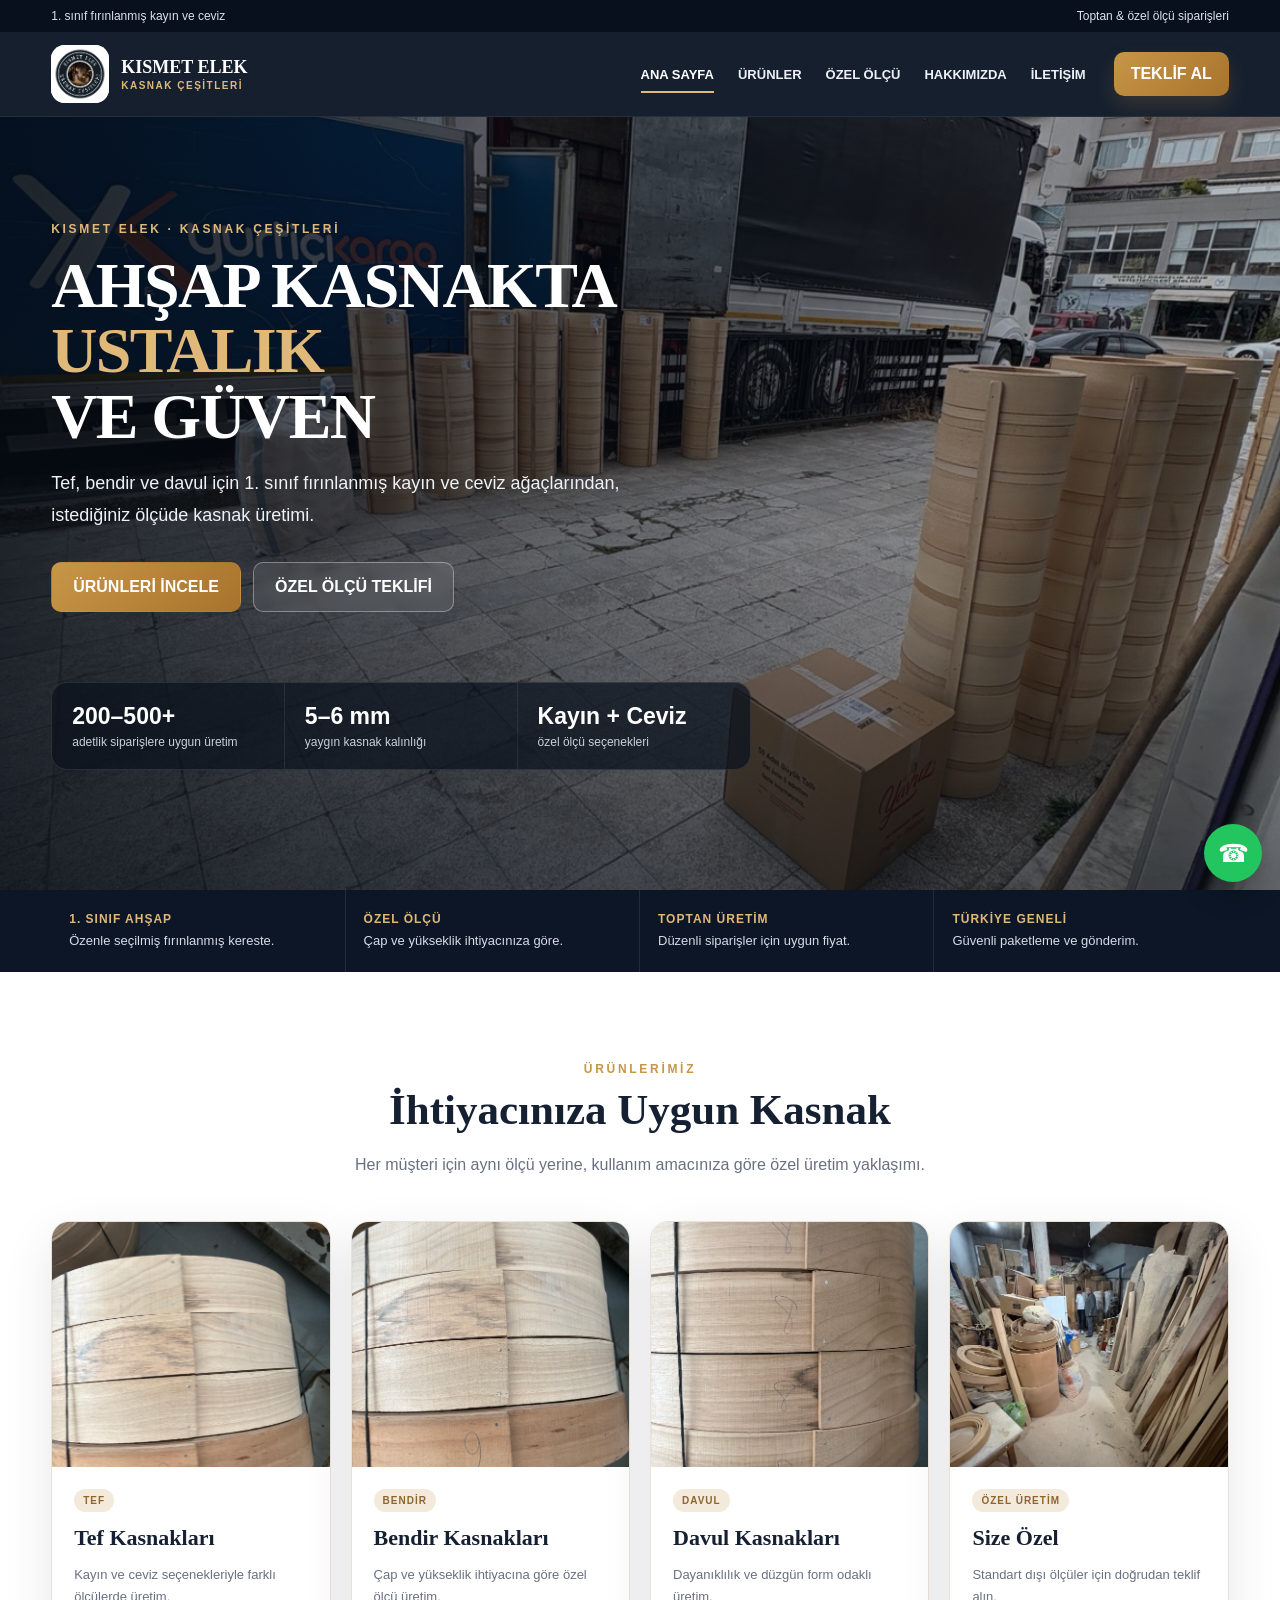
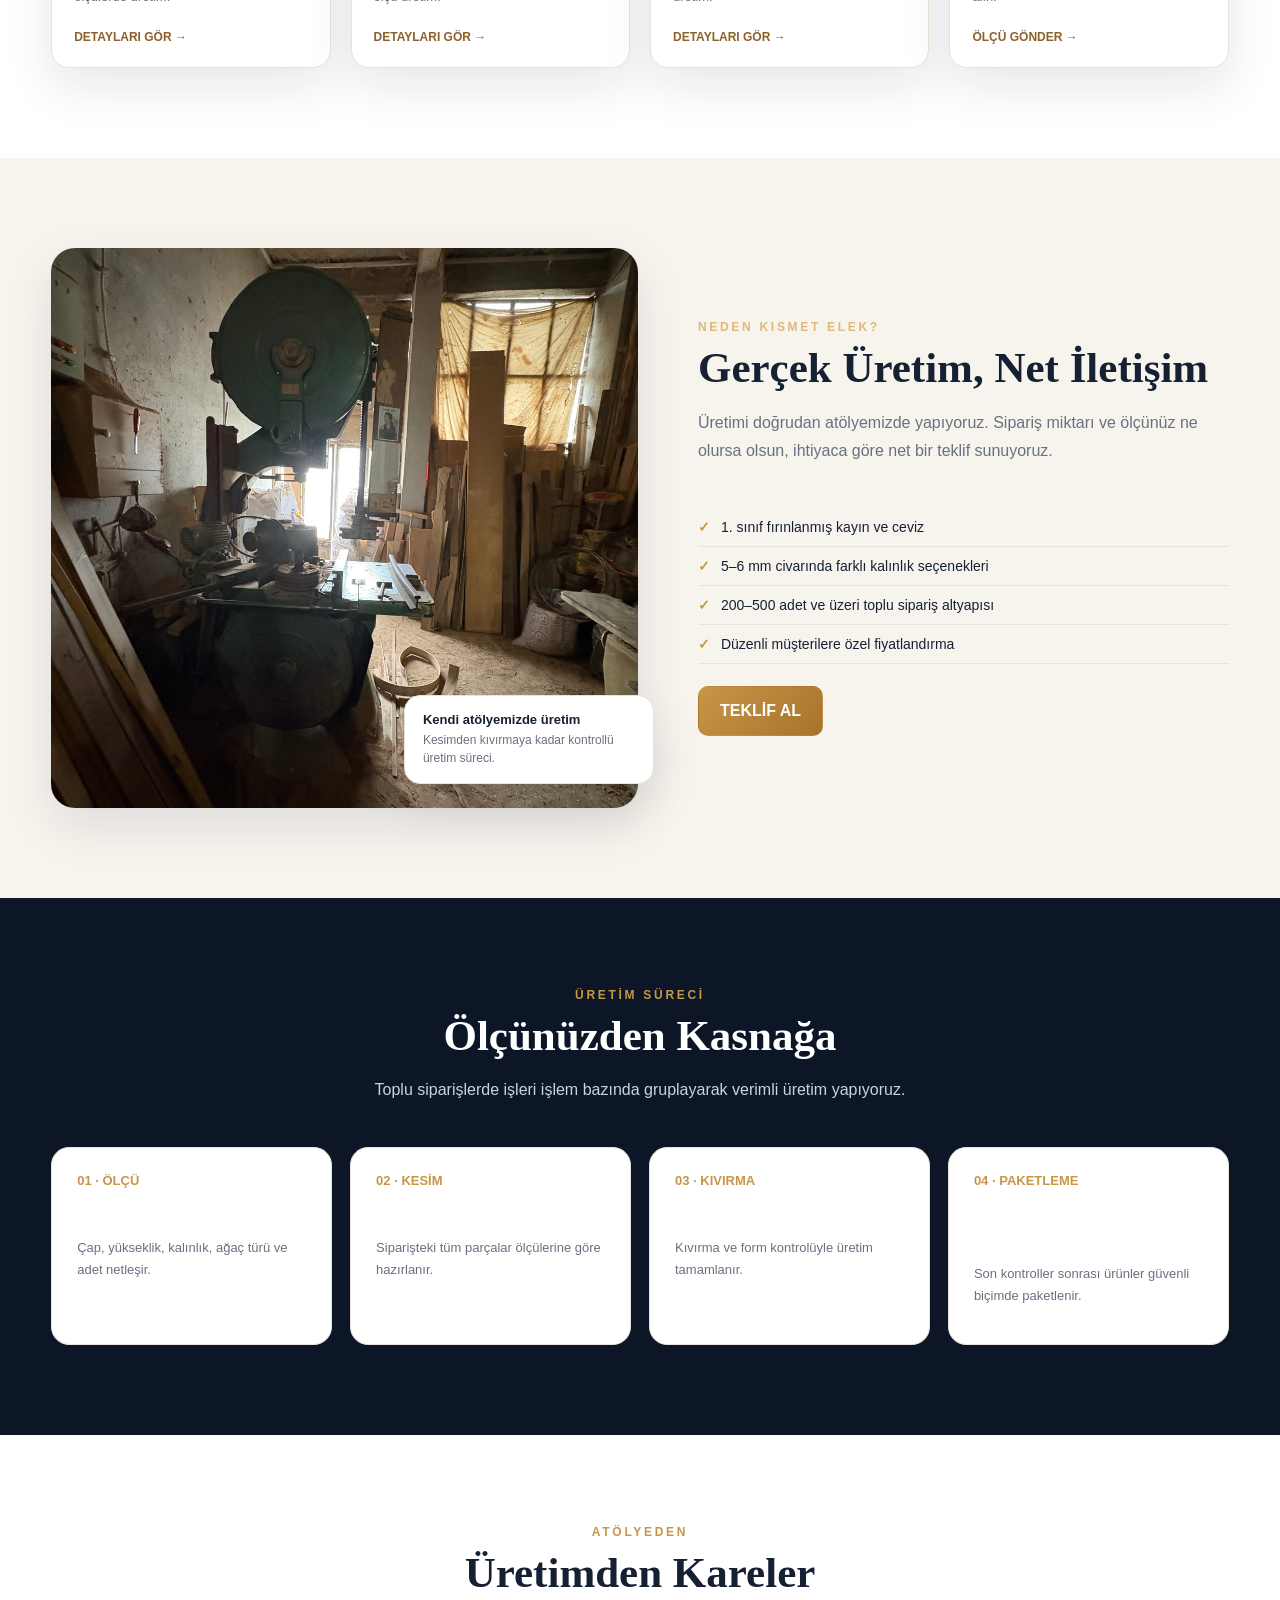
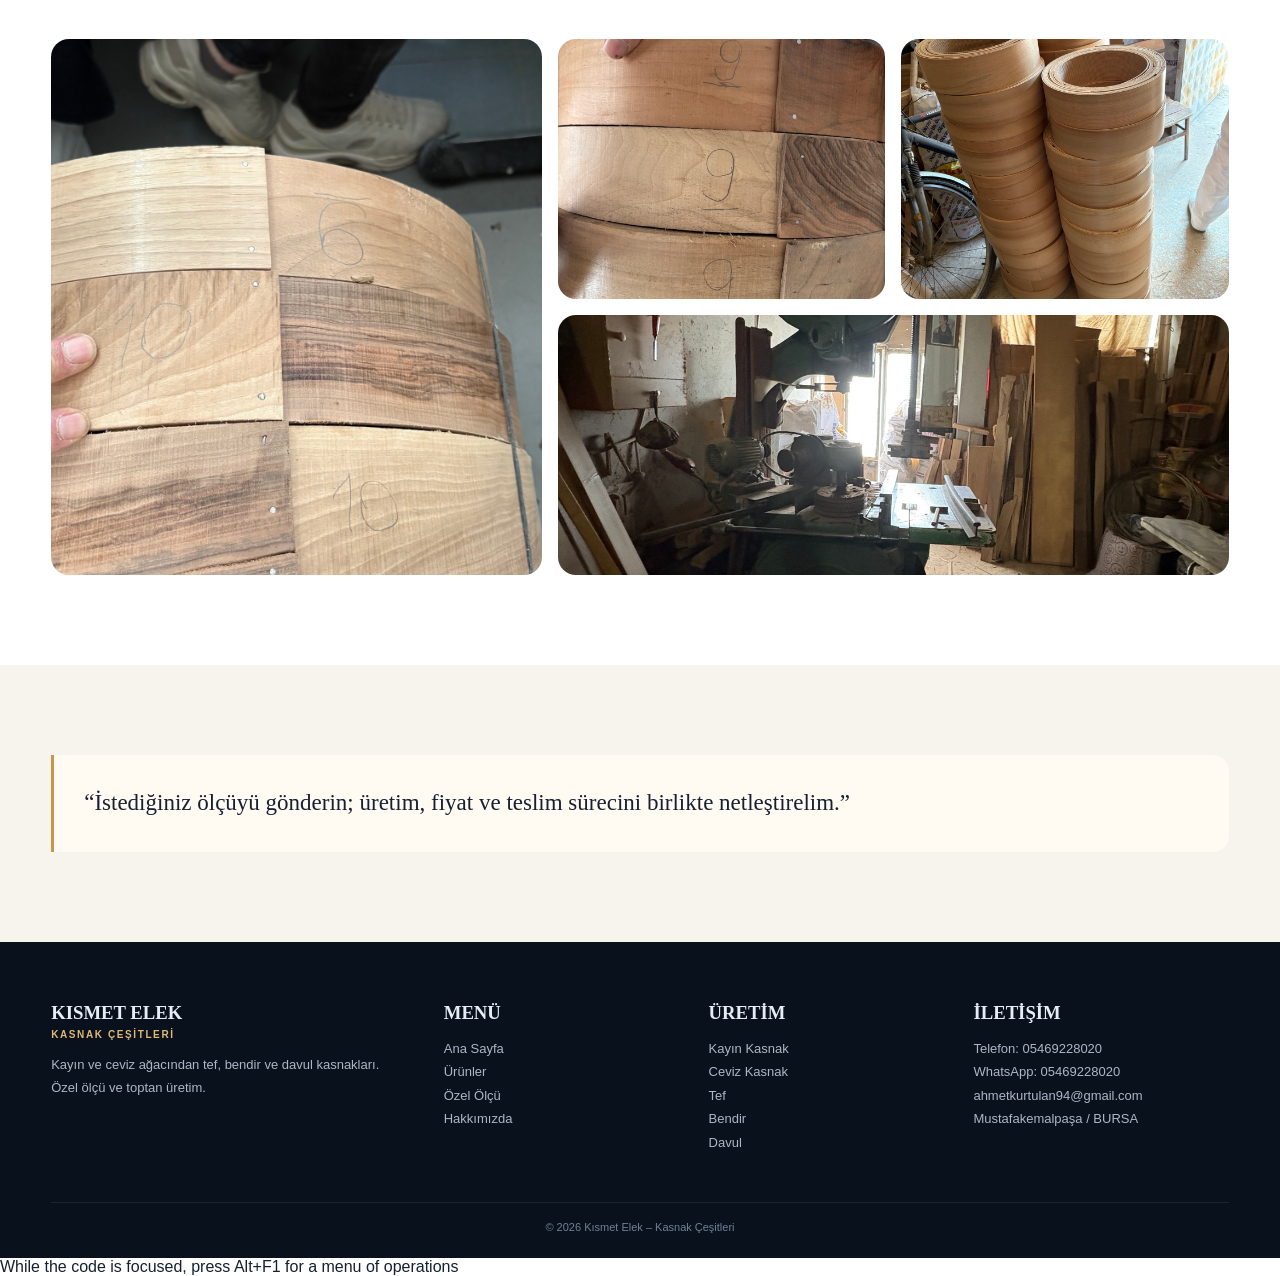
==== index.html @ 23b78572 "Update index.html" ====
<!doctype html><html lang="tr"><head><meta charset="utf-8"><meta name="viewport" content="width=device-width,initial-scale=1">
<title>Ana Sayfa | Kısmet Elek</title><meta name="description" content="Kısmet Elek - ahşap kasnak üretimi, özel ölçü ve toptan sipariş.">
<link rel="stylesheet" href="style.css"></head><body><div class="topbar"><div class="container row"><span>1. sınıf fırınlanmış kayın ve ceviz</span><span>Toptan & özel ölçü siparişleri</span></div></div>
<header><div class="container nav">
<a class="brand" href="index.html"><img src="assets/logo.png"><div><div class="name">KISMET ELEK</div><span class="sub">KASNAK ÇEŞİTLERİ</span></div></a>
<nav><a class="active" href="index.html">ANA SAYFA</a><a class="" href="urunler.html">ÜRÜNLER</a><a class="" href="ozel-olcu.html">ÖZEL ÖLÇÜ</a><a class="" href="hakkimizda.html">HAKKIMIZDA</a><a class="" href="iletisim.html">İLETİŞİM</a></nav><a class="nav-cta" href="iletisim.html">TEKLİF AL</a><button class="menu">☰</button>
</div></header>
<section class="hero"><div class="container"><div class="hero-content">
<div class="eyebrow">KISMET ELEK · KASNAK ÇEŞİTLERİ</div>
<h1>AHŞAP KASNAKTA <span>USTALIK</span><br>VE GÜVEN</h1>
<p>Tef, bendir ve davul için 1. sınıf fırınlanmış kayın ve ceviz ağaçlarından, istediğiniz ölçüde kasnak üretimi.</p>
<div class="actions"><a class="btn gold" href="urunler.html">ÜRÜNLERİ İNCELE</a><a class="btn light" href="iletisim.html">ÖZEL ÖLÇÜ TEKLİFİ</a></div>
<div class="hero-stats"><div class="stat"><strong>200–500+</strong><span>adetlik siparişlere uygun üretim</span></div><div class="stat"><strong>5–6 mm</strong><span>yaygın kasnak kalınlığı</span></div><div class="stat"><strong>Kayın + Ceviz</strong><span>özel ölçü seçenekleri</span></div></div>
</div></div></section>
<section class="ribbon"><div class="container grid">
<div class="item"><b>1. SINIF AHŞAP</b><p>Özenle seçilmiş fırınlanmış kereste.</p></div><div class="item"><b>ÖZEL ÖLÇÜ</b><p>Çap ve yükseklik ihtiyacınıza göre.</p></div><div class="item"><b>TOPTAN ÜRETİM</b><p>Düzenli siparişler için uygun fiyat.</p></div><div class="item"><b>TÜRKİYE GENELİ</b><p>Güvenli paketleme ve gönderim.</p></div>
</div></section>
<section class="section"><div class="container"><div class="heading center"><div class="eyebrow">ÜRÜNLERİMİZ</div><h2>İhtiyacınıza Uygun Kasnak</h2><p>Her müşteri için aynı ölçü yerine, kullanım amacınıza göre özel üretim yaklaşımı.</p></div>
<div class="cards">
<div class="card"><img src="assets/product1.jpg"><div class="card-body"><span class="tag">TEF</span><h3>Tef Kasnakları</h3><p>Kayın ve ceviz seçenekleriyle farklı ölçülerde üretim.</p><a class="card-link" href="urunler.html">DETAYLARI GÖR →</a></div></div>
<div class="card"><img src="assets/product2.jpg"><div class="card-body"><span class="tag">BENDİR</span><h3>Bendir Kasnakları</h3><p>Çap ve yükseklik ihtiyacına göre özel ölçü üretim.</p><a class="card-link" href="urunler.html">DETAYLARI GÖR →</a></div></div>
<div class="card"><img src="assets/product3.jpg"><div class="card-body"><span class="tag">DAVUL</span><h3>Davul Kasnakları</h3><p>Dayanıklılık ve düzgün form odaklı üretim.</p><a class="card-link" href="urunler.html">DETAYLARI GÖR →</a></div></div>
<div class="card"><img src="assets/product4.jpg"><div class="card-body"><span class="tag">ÖZEL ÜRETİM</span><h3>Size Özel</h3><p>Standart dışı ölçüler için doğrudan teklif alın.</p><a class="card-link" href="ozel-olcu.html">ÖLÇÜ GÖNDER →</a></div></div>
</div></div></section>
<section class="section alt"><div class="container split"><div class="split-media"><img src="assets/workshop.jpg"><div class="floating"><b>Kendi atölyemizde üretim</b><span>Kesimden kıvırmaya kadar kontrollü üretim süreci.</span></div></div>
<div><div class="eyebrow">NEDEN KISMET ELEK?</div><div class="heading"><h2>Gerçek Üretim, Net İletişim</h2><p>Üretimi doğrudan atölyemizde yapıyoruz. Sipariş miktarı ve ölçünüz ne olursa olsun, ihtiyaca göre net bir teklif sunuyoruz.</p></div>
<ul class="checks"><li>1. sınıf fırınlanmış kayın ve ceviz</li><li>5–6 mm civarında farklı kalınlık seçenekleri</li><li>200–500 adet ve üzeri toplu sipariş altyapısı</li><li>Düzenli müşterilere özel fiyatlandırma</li></ul><a class="btn gold" style="background:linear-gradient(135deg,var(--gold),#a8732c);color:#fff;border-color:transparent" href="iletisim.html">TEKLİF AL</a></div></div></section>
<section class="section dark"><div class="container"><div class="heading center"><div class="eyebrow">ÜRETİM SÜRECİ</div><h2>Ölçünüzden Kasnağa</h2><p>Toplu siparişlerde işleri işlem bazında gruplayarak verimli üretim yapıyoruz.</p></div>
<div class="steps"><div class="step"><div class="step-num">01 · ÖLÇÜ</div><h3>İhtiyacı Belirliyoruz</h3><p>Çap, yükseklik, kalınlık, ağaç türü ve adet netleşir.</p></div><div class="step"><div class="step-num">02 · KESİM</div><h3>Ahşabı Hazırlıyoruz</h3><p>Siparişteki tüm parçalar ölçülerine göre hazırlanır.</p></div><div class="step"><div class="step-num">03 · KIVIRMA</div><h3>Kasnağı Oluşturuyoruz</h3><p>Kıvırma ve form kontrolüyle üretim tamamlanır.</p></div><div class="step"><div class="step-num">04 · PAKETLEME</div><h3>Gönderime Hazırlıyoruz</h3><p>Son kontroller sonrası ürünler güvenli biçimde paketlenir.</p></div></div></div></section>
<section class="section"><div class="container"><div class="heading center"><div class="eyebrow">ATÖLYEDEN</div><h2>Üretimden Kareler</h2></div><div class="gallery"><img src="assets/workshop2.jpg"><img src="assets/workshop3.jpg"><img src="assets/shipment.jpg"><img src="assets/workshop.jpg"></div></div></section>
<section class="section alt"><div class="container"><div class="quote">“İstediğiniz ölçüyü gönderin; üretim, fiyat ve teslim sürecini birlikte netleştirelim.”</div></div></section>
<footer><div class="container foot">
<div><h3>KISMET ELEK<span>KASNAK ÇEŞİTLERİ</span></h3><p>Kayın ve ceviz ağacından tef, bendir ve davul kasnakları. Özel ölçü ve toptan üretim.</p></div>
<div><h3>MENÜ</h3><p><a href="index.html">Ana Sayfa</a><br><a href="urunler.html">Ürünler</a><br><a href="ozel-olcu.html">Özel Ölçü</a><br><a href="hakkimizda.html">Hakkımızda</a></p></div>
<div><h3>ÜRETİM</h3><p>Kayın Kasnak<br>Ceviz Kasnak<br>Tef<br>Bendir<br>Davul</p></div>
<div><h3>İLETİŞİM</h3><p>Telefon: 05469228020<br>WhatsApp: 05469228020<br>ahmetkurtulan94@gmail.com<br>Mustafakemalpaşa / BURSA</p></div>
</div><div class="container copyright">© 2026 Kısmet Elek – Kasnak Çeşitleri</div></footer>
<a class="floating-wa" href="https://wa.me/905469228020" aria-label="WhatsApp">☎</a><script src="script.js"></script></body></html>
While the code is focused, press Alt+F1 for a menu of operations
---- style.css ----
:root{
--navy:#0c1626;--navy2:#132238;--gold:#c79647;--gold2:#e0b878;
--cream:#f7f4ee;--paper:#fff;--ink:#162033;--muted:#697080;--line:#e9e2d7;
--shadow:0 18px 50px rgba(14,24,38,.10);--radius:18px
}
*{box-sizing:border-box}html{scroll-behavior:smooth}body{margin:0;color:var(--ink);background:var(--paper);font-family:Inter,Arial,sans-serif}
img{max-width:100%;display:block}a{color:inherit;text-decoration:none}.container{width:min(1180px,92%);margin:auto}
.topbar{background:#08101d;color:#dbe2ee;font-size:12px}.topbar .row{display:flex;justify-content:space-between;padding:9px 0;gap:16px}
header{position:sticky;top:0;z-index:50;background:rgba(12,22,38,.96);backdrop-filter:blur(12px);border-bottom:1px solid rgba(255,255,255,.07)}
.nav{display:flex;align-items:center;min-height:84px;gap:28px}.brand{display:flex;align-items:center;gap:12px;margin-right:auto}.brand img{width:58px;height:58px;object-fit:contain;border-radius:14px;background:white}.brand .name{font-family:Georgia,serif;font-size:18px;font-weight:700;color:#fff}.brand .sub{display:block;color:var(--gold2);font-weight:700;letter-spacing:1.5px;font-size:10px;margin-top:2px}
nav{display:flex;gap:24px;font-size:13px;font-weight:800;color:#edf2f8}nav a{padding:31px 0;position:relative}nav a:after{content:"";position:absolute;left:0;bottom:20px;width:0;height:2px;background:var(--gold2);transition:.2s}nav a:hover,nav a.active{color:#fff}nav a:hover:after,nav a.active:after{width:100%}
.nav-cta{background:linear-gradient(135deg,var(--gold),#a8732c);color:white;padding:13px 17px;border-radius:10px;font-weight:900;box-shadow:0 10px 20px rgba(199,150,71,.18)}
.menu{display:none;border:0;background:none;color:#fff;font-size:28px}
.hero{min-height:650px;color:#fff;background:linear-gradient(90deg,rgba(6,12,20,.83),rgba(7,14,25,.25)),url('assets/hero.jpg') center/cover;position:relative}
.hero:before{content:"";position:absolute;inset:0;background:linear-gradient(0deg,rgba(6,12,20,.40),transparent 45%)}.hero .container{position:relative}
.hero-content{max-width:700px;padding:105px 0 120px}.eyebrow{color:var(--gold2);font-size:12px;font-weight:900;letter-spacing:2.7px}
.hero h1{font-family:Georgia,serif;font-size:64px;line-height:1.02;margin:17px 0 18px;letter-spacing:-1.6px}.hero h1 span{color:var(--gold2)}
.hero p{font-size:18px;line-height:1.8;color:#eef2f7;max-width:650px}.actions{display:flex;gap:12px;flex-wrap:wrap;margin-top:30px}.btn{display:inline-flex;align-items:center;justify-content:center;padding:15px 21px;border-radius:10px;font-weight:900;border:1px solid rgba(255,255,255,.35)}.btn.gold{background:linear-gradient(135deg,var(--gold),#a8732c);border-color:transparent}.btn.light{background:rgba(255,255,255,.08);backdrop-filter:blur(5px)}
.hero-stats{display:grid;grid-template-columns:repeat(3,1fr);gap:0;margin-top:70px;max-width:760px;background:rgba(10,18,30,.72);border:1px solid rgba(255,255,255,.10);border-radius:16px;overflow:hidden}.stat{padding:20px;border-right:1px solid rgba(255,255,255,.08)}.stat:last-child{border:0}.stat strong{display:block;font-size:23px}.stat span{display:block;color:#c8d0dc;font-size:12px;margin-top:5px}
.ribbon{background:var(--navy);color:white}.ribbon .grid{display:grid;grid-template-columns:repeat(4,1fr)}.ribbon .item{padding:22px 18px;border-right:1px solid rgba(255,255,255,.09)}.ribbon .item:last-child{border:0}.ribbon b{color:var(--gold2);display:block;font-size:12px;letter-spacing:1px}.ribbon p{margin:6px 0 0;color:#d6dce6;font-size:13px;line-height:1.45}
.section{padding:90px 0}.section.alt{background:var(--cream)}.section.dark{background:var(--navy);color:#fff}.heading{max-width:720px;margin-bottom:42px}.heading.center{text-align:center;margin-left:auto;margin-right:auto}.heading .eyebrow{color:var(--gold)}.heading h2{font-family:Georgia,serif;font-size:43px;line-height:1.12;margin:10px 0 14px}.heading p{color:var(--muted);line-height:1.8}.dark .heading p{color:#cbd3df}
.cards{display:grid;grid-template-columns:repeat(4,1fr);gap:20px}.card{background:#fff;border:1px solid var(--line);border-radius:var(--radius);overflow:hidden;box-shadow:var(--shadow);transition:transform .2s,box-shadow .2s}.card:hover{transform:translateY(-5px);box-shadow:0 24px 60px rgba(14,24,38,.15)}.card img{width:100%;height:245px;object-fit:cover}.card-body{padding:22px}.tag{display:inline-block;padding:6px 9px;background:#f3eadb;color:#8f652e;font-size:10px;font-weight:900;letter-spacing:1px;border-radius:999px}.card h3{font-family:Georgia,serif;font-size:22px;margin:13px 0 9px}.card p{color:var(--muted);font-size:13px;line-height:1.65}.card-link{display:inline-block;margin-top:10px;color:#8b622d;font-weight:900;font-size:12px}
.split{display:grid;grid-template-columns:1.05fr .95fr;gap:60px;align-items:center}.split-media{position:relative}.split-media img{width:100%;height:560px;object-fit:cover;border-radius:24px;box-shadow:var(--shadow)}.floating{position:absolute;right:-16px;bottom:24px;background:#fff;border:1px solid var(--line);border-radius:16px;padding:16px 18px;box-shadow:var(--shadow);max-width:250px}.floating b{display:block;font-size:13px}.floating span{display:block;margin-top:4px;color:var(--muted);font-size:12px;line-height:1.5}
.checks{list-style:none;padding:0;margin:22px 0}.checks li{display:flex;gap:11px;align-items:flex-start;padding:11px 0;border-bottom:1px solid var(--line);font-size:14px}.checks li:before{content:"✓";color:var(--gold);font-weight:900}
.gallery{display:grid;grid-template-columns:1.2fr .8fr .8fr;grid-template-rows:260px 260px;gap:16px}.gallery img{width:100%;height:100%;object-fit:cover;border-radius:18px}.gallery img:first-child{grid-row:span 2}.gallery img:nth-child(4){grid-column:2 / span 2}
.steps{display:grid;grid-template-columns:repeat(4,1fr);gap:18px}.step{background:#fff;border:1px solid var(--line);padding:25px;border-radius:18px}.step-num{font-size:13px;font-weight:900;color:var(--gold)}.step h3{font-family:Georgia,serif;font-size:22px;margin:10px 0}.step p{color:var(--muted);line-height:1.65;font-size:13px}
.quote{padding:30px;border-left:3px solid var(--gold);background:#fffaf2;border-radius:0 16px 16px 0;font-family:Georgia,serif;font-size:23px;line-height:1.6}
.pagehero{padding:82px 0;color:#fff;background:linear-gradient(90deg,rgba(9,16,28,.9),rgba(9,16,28,.35)),url('assets/workshop2.jpg') center/cover}.pagehero h1{font-family:Georgia,serif;font-size:53px;margin:11px 0}.pagehero p{max-width:650px;line-height:1.7;color:#e8edf4}
.contact-grid{display:grid;grid-template-columns:.9fr 1.1fr;gap:25px}.contact-card,.form-card{background:#fff;border:1px solid var(--line);border-radius:18px;padding:30px;box-shadow:var(--shadow)}.contact-item{padding:15px 0;border-bottom:1px solid var(--line)}.contact-item b{display:block;margin-bottom:5px}.contact-item span{color:var(--muted);font-size:14px}
form{display:grid;gap:13px}input,textarea,select{width:100%;border:1px solid #ddd5c8;background:#fbfaf8;padding:14px;border-radius:10px;font:inherit;color:var(--ink)}textarea{min-height:160px;resize:vertical}
footer{background:#09111d;color:#e7edf5;padding:60px 0 25px}.foot{display:grid;grid-template-columns:1.4fr .9fr .9fr 1fr;gap:35px}.foot h3{font-family:Georgia,serif;margin:0 0 12px}.foot h3 span{display:block;color:var(--gold2);font:800 10px Arial,sans-serif;letter-spacing:1.6px;margin-top:5px}.foot p,.foot a{color:#acb7c6;font-size:13px;line-height:1.8}.copyright{border-top:1px solid rgba(255,255,255,.08);padding-top:18px;margin-top:35px;text-align:center;color:#718096;font-size:11px}
.floating-wa{position:fixed;right:18px;bottom:18px;z-index:60;background:#22c55e;color:white;width:58px;height:58px;border-radius:50%;display:flex;align-items:center;justify-content:center;font-size:25px;box-shadow:0 14px 28px rgba(0,0,0,.2)}
@media(max-width:1000px){.cards{grid-template-columns:repeat(2,1fr)}.ribbon .grid{grid-template-columns:repeat(2,1fr)}.steps{grid-template-columns:repeat(2,1fr)}nav{display:none}.menu{display:block}.nav.open nav{display:flex;position:absolute;top:84px;left:0;right:0;background:var(--navy);padding:12px 22px 18px;flex-direction:column;gap:0} .nav.open nav a{padding:14px 0}.nav-cta{display:none}.split,.contact-grid,.foot{grid-template-columns:1fr}.hero h1{font-size:51px}.hero-stats{margin-top:45px}.gallery{grid-template-columns:1fr 1fr;grid-template-rows:220px 220px}.gallery img:first-child{grid-row:auto}.gallery img:nth-child(4){grid-column:auto}}
@media(max-width:600px){.topbar{display:none}.nav{min-height:74px}.brand img{width:50px;height:50px}.hero{min-height:720px}.hero-content{padding:75px 0 90px}.hero h1{font-size:40px}.hero p{font-size:16px}.hero-stats{grid-template-columns:1fr}.stat{border-right:0;border-bottom:1px solid rgba(255,255,255,.08)}.ribbon .grid,.cards,.steps,.gallery{grid-template-columns:1fr}.section{padding:66px 0}.heading h2{font-size:33px}.split-media img{height:380px}.floating{right:12px;bottom:12px}.gallery{grid-template-rows:220px 220px 220px}.pagehero h1{font-size:40px}.foot{gap:12px}}
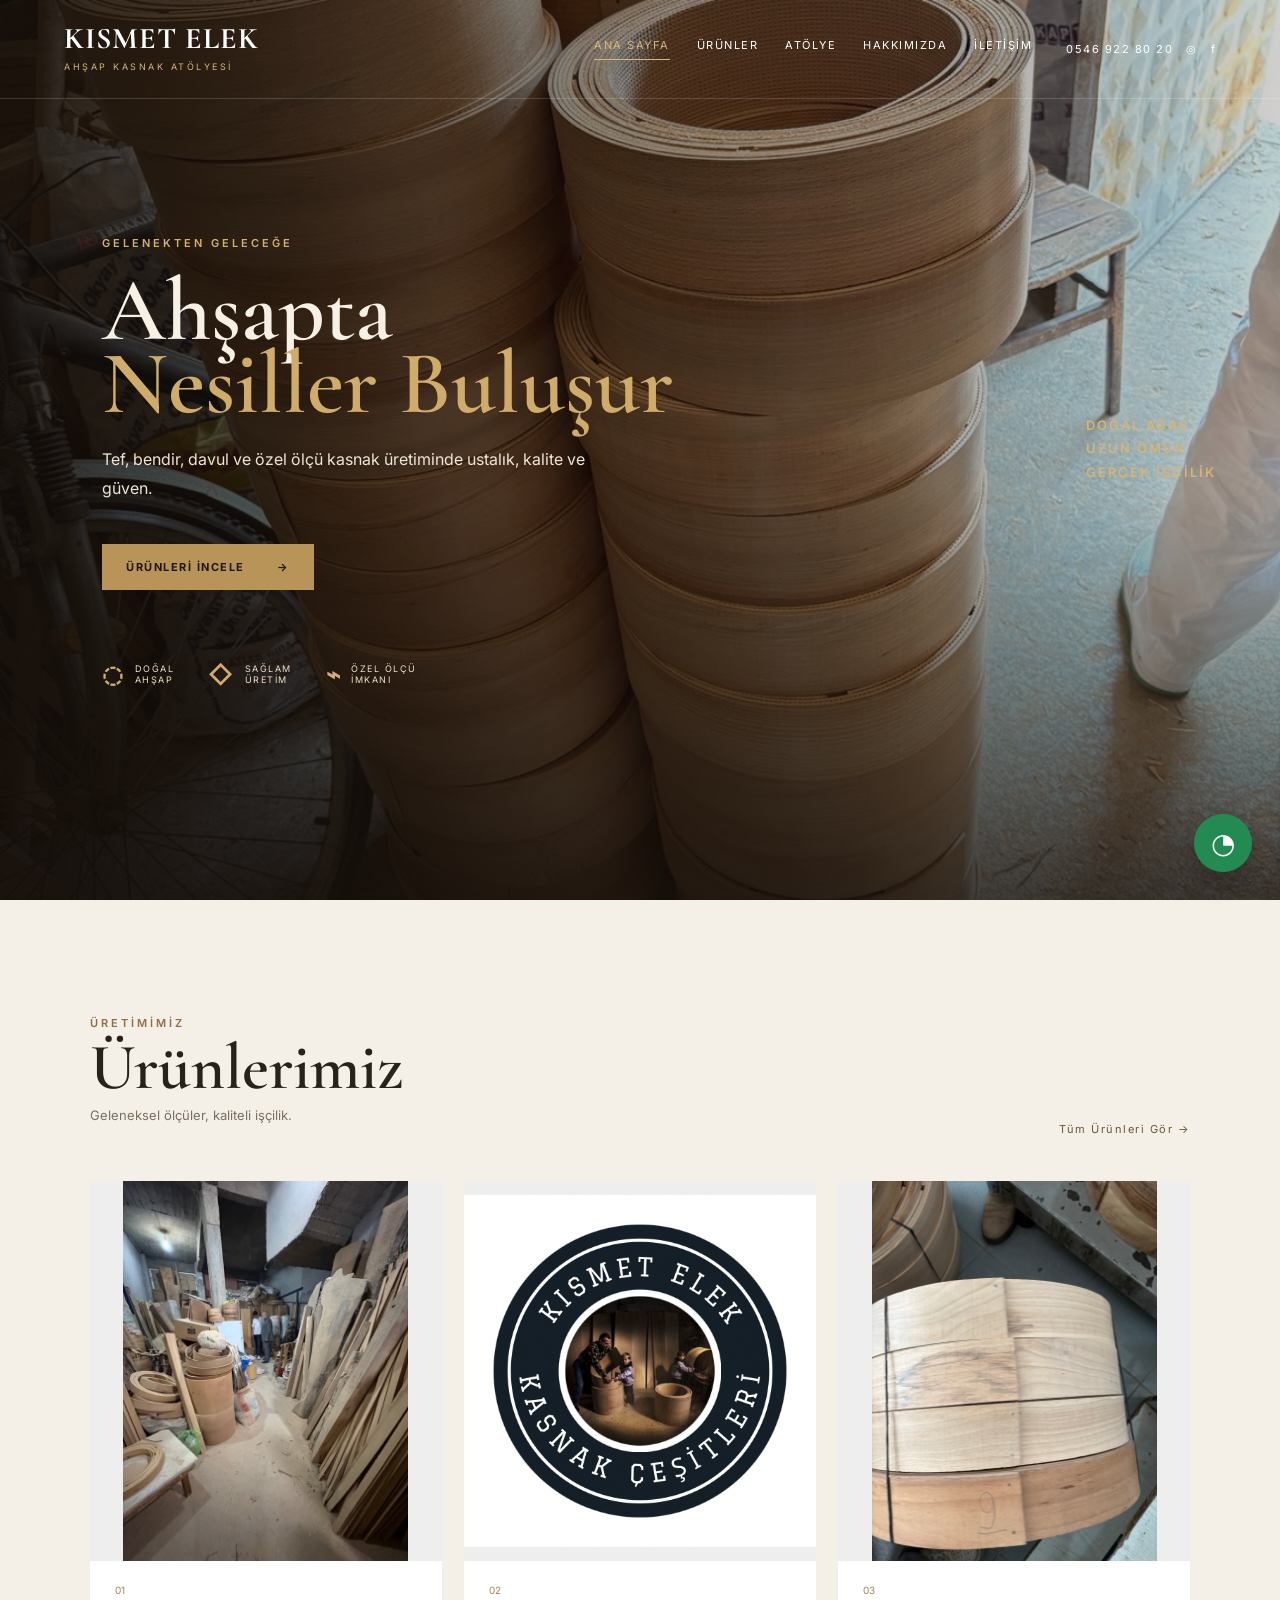
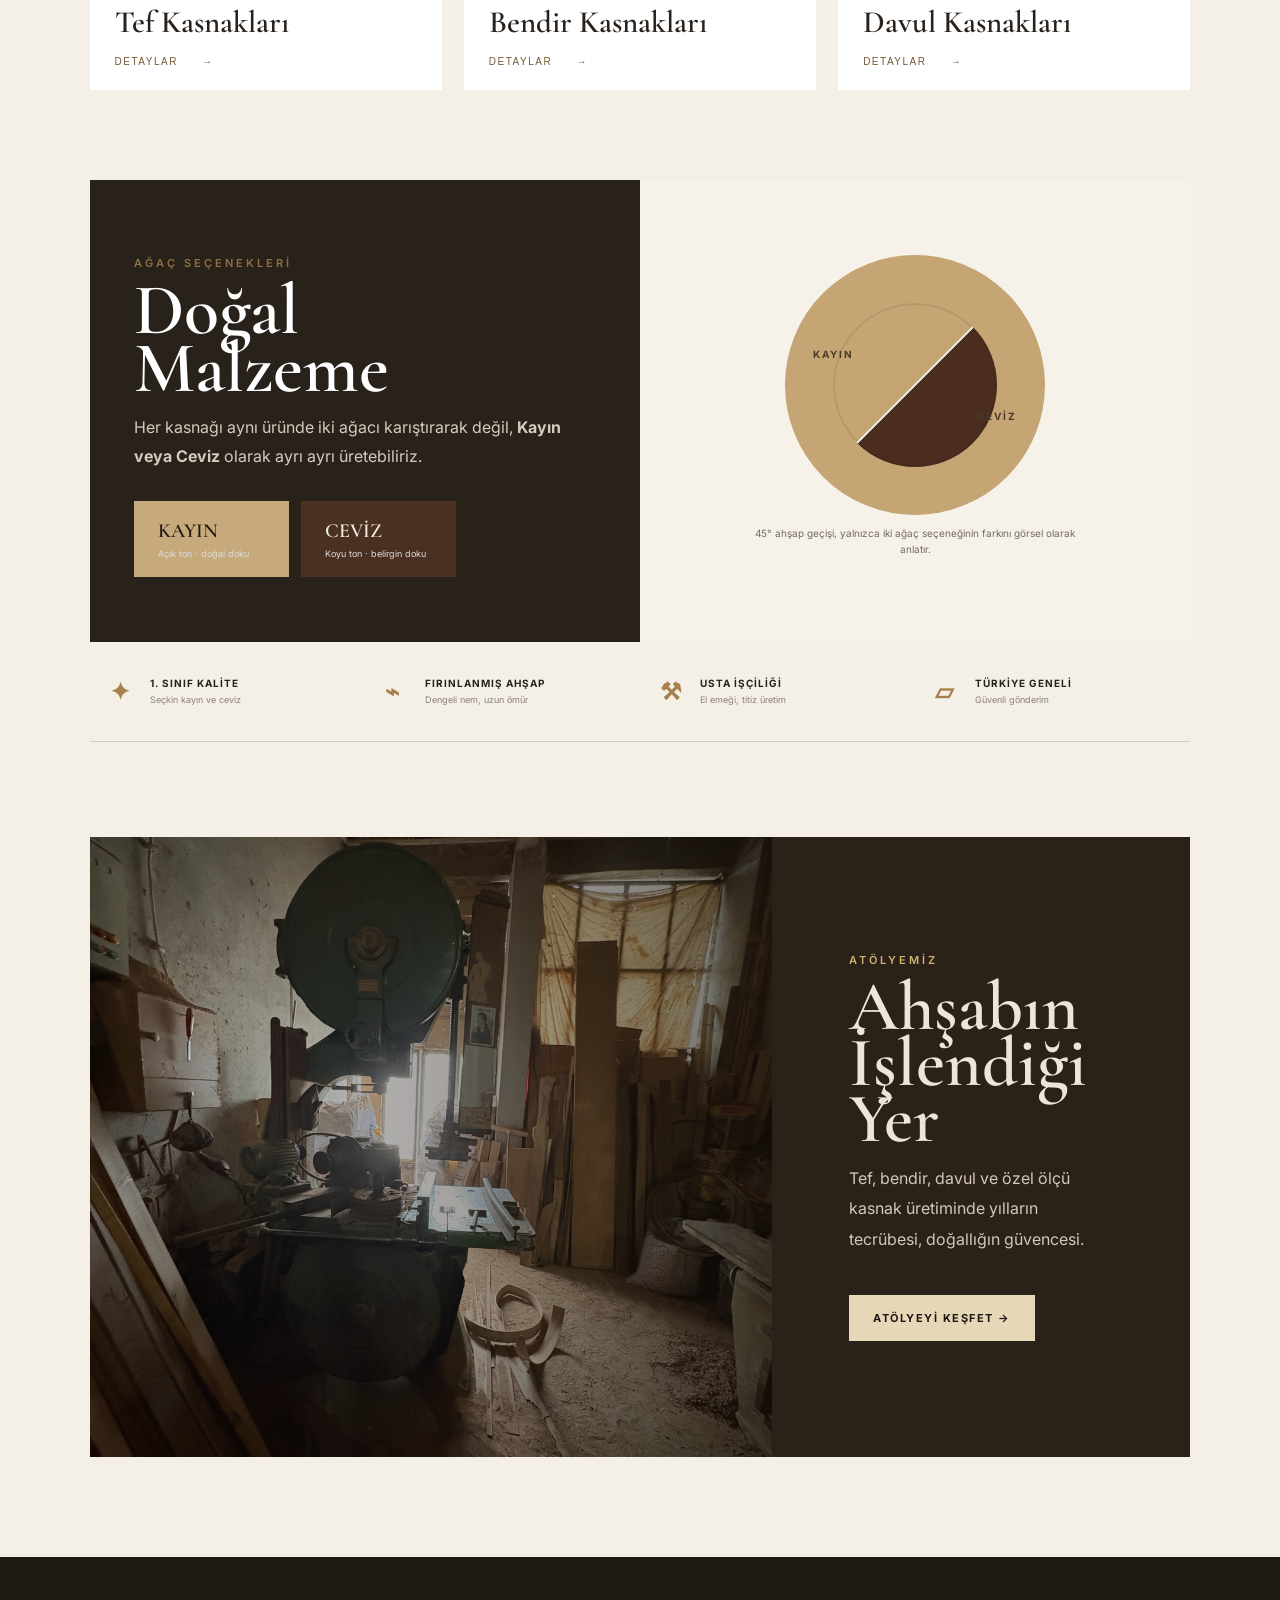
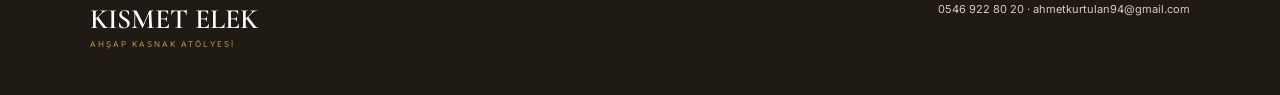
==== commit 03468f29: "Add files via upload" ====
--- a/index.html
+++ b/index.html
@@ -1,39 +1,129 @@
-<!doctype html><html lang="tr"><head><meta charset="utf-8"><meta name="viewport" content="width=device-width,initial-scale=1">
-<title>Ana Sayfa | Kısmet Elek</title><meta name="description" content="Kısmet Elek - ahşap kasnak üretimi, özel ölçü ve toptan sipariş.">
-<link rel="stylesheet" href="style.css"></head><body><div class="topbar"><div class="container row"><span>1. sınıf fırınlanmış kayın ve ceviz</span><span>Toptan & özel ölçü siparişleri</span></div></div>
-<header><div class="container nav">
-<a class="brand" href="index.html"><img src="assets/logo.png"><div><div class="name">KISMET ELEK</div><span class="sub">KASNAK ÇEŞİTLERİ</span></div></a>
-<nav><a class="active" href="index.html">ANA SAYFA</a><a class="" href="urunler.html">ÜRÜNLER</a><a class="" href="ozel-olcu.html">ÖZEL ÖLÇÜ</a><a class="" href="hakkimizda.html">HAKKIMIZDA</a><a class="" href="iletisim.html">İLETİŞİM</a></nav><a class="nav-cta" href="iletisim.html">TEKLİF AL</a><button class="menu">☰</button>
-</div></header>
-<section class="hero"><div class="container"><div class="hero-content">
-<div class="eyebrow">KISMET ELEK · KASNAK ÇEŞİTLERİ</div>
-<h1>AHŞAP KASNAKTA <span>USTALIK</span><br>VE GÜVEN</h1>
-<p>Tef, bendir ve davul için 1. sınıf fırınlanmış kayın ve ceviz ağaçlarından, istediğiniz ölçüde kasnak üretimi.</p>
-<div class="actions"><a class="btn gold" href="urunler.html">ÜRÜNLERİ İNCELE</a><a class="btn light" href="iletisim.html">ÖZEL ÖLÇÜ TEKLİFİ</a></div>
-<div class="hero-stats"><div class="stat"><strong>200–500+</strong><span>adetlik siparişlere uygun üretim</span></div><div class="stat"><strong>5–6 mm</strong><span>yaygın kasnak kalınlığı</span></div><div class="stat"><strong>Kayın + Ceviz</strong><span>özel ölçü seçenekleri</span></div></div>
-</div></div></section>
-<section class="ribbon"><div class="container grid">
-<div class="item"><b>1. SINIF AHŞAP</b><p>Özenle seçilmiş fırınlanmış kereste.</p></div><div class="item"><b>ÖZEL ÖLÇÜ</b><p>Çap ve yükseklik ihtiyacınıza göre.</p></div><div class="item"><b>TOPTAN ÜRETİM</b><p>Düzenli siparişler için uygun fiyat.</p></div><div class="item"><b>TÜRKİYE GENELİ</b><p>Güvenli paketleme ve gönderim.</p></div>
-</div></section>
-<section class="section"><div class="container"><div class="heading center"><div class="eyebrow">ÜRÜNLERİMİZ</div><h2>İhtiyacınıza Uygun Kasnak</h2><p>Her müşteri için aynı ölçü yerine, kullanım amacınıza göre özel üretim yaklaşımı.</p></div>
-<div class="cards">
-<div class="card"><img src="assets/product1.jpg"><div class="card-body"><span class="tag">TEF</span><h3>Tef Kasnakları</h3><p>Kayın ve ceviz seçenekleriyle farklı ölçülerde üretim.</p><a class="card-link" href="urunler.html">DETAYLARI GÖR →</a></div></div>
-<div class="card"><img src="assets/product2.jpg"><div class="card-body"><span class="tag">BENDİR</span><h3>Bendir Kasnakları</h3><p>Çap ve yükseklik ihtiyacına göre özel ölçü üretim.</p><a class="card-link" href="urunler.html">DETAYLARI GÖR →</a></div></div>
-<div class="card"><img src="assets/product3.jpg"><div class="card-body"><span class="tag">DAVUL</span><h3>Davul Kasnakları</h3><p>Dayanıklılık ve düzgün form odaklı üretim.</p><a class="card-link" href="urunler.html">DETAYLARI GÖR →</a></div></div>
-<div class="card"><img src="assets/product4.jpg"><div class="card-body"><span class="tag">ÖZEL ÜRETİM</span><h3>Size Özel</h3><p>Standart dışı ölçüler için doğrudan teklif alın.</p><a class="card-link" href="ozel-olcu.html">ÖLÇÜ GÖNDER →</a></div></div>
-</div></div></section>
-<section class="section alt"><div class="container split"><div class="split-media"><img src="assets/workshop.jpg"><div class="floating"><b>Kendi atölyemizde üretim</b><span>Kesimden kıvırmaya kadar kontrollü üretim süreci.</span></div></div>
-<div><div class="eyebrow">NEDEN KISMET ELEK?</div><div class="heading"><h2>Gerçek Üretim, Net İletişim</h2><p>Üretimi doğrudan atölyemizde yapıyoruz. Sipariş miktarı ve ölçünüz ne olursa olsun, ihtiyaca göre net bir teklif sunuyoruz.</p></div>
-<ul class="checks"><li>1. sınıf fırınlanmış kayın ve ceviz</li><li>5–6 mm civarında farklı kalınlık seçenekleri</li><li>200–500 adet ve üzeri toplu sipariş altyapısı</li><li>Düzenli müşterilere özel fiyatlandırma</li></ul><a class="btn gold" style="background:linear-gradient(135deg,var(--gold),#a8732c);color:#fff;border-color:transparent" href="iletisim.html">TEKLİF AL</a></div></div></section>
-<section class="section dark"><div class="container"><div class="heading center"><div class="eyebrow">ÜRETİM SÜRECİ</div><h2>Ölçünüzden Kasnağa</h2><p>Toplu siparişlerde işleri işlem bazında gruplayarak verimli üretim yapıyoruz.</p></div>
-<div class="steps"><div class="step"><div class="step-num">01 · ÖLÇÜ</div><h3>İhtiyacı Belirliyoruz</h3><p>Çap, yükseklik, kalınlık, ağaç türü ve adet netleşir.</p></div><div class="step"><div class="step-num">02 · KESİM</div><h3>Ahşabı Hazırlıyoruz</h3><p>Siparişteki tüm parçalar ölçülerine göre hazırlanır.</p></div><div class="step"><div class="step-num">03 · KIVIRMA</div><h3>Kasnağı Oluşturuyoruz</h3><p>Kıvırma ve form kontrolüyle üretim tamamlanır.</p></div><div class="step"><div class="step-num">04 · PAKETLEME</div><h3>Gönderime Hazırlıyoruz</h3><p>Son kontroller sonrası ürünler güvenli biçimde paketlenir.</p></div></div></div></section>
-<section class="section"><div class="container"><div class="heading center"><div class="eyebrow">ATÖLYEDEN</div><h2>Üretimden Kareler</h2></div><div class="gallery"><img src="assets/workshop2.jpg"><img src="assets/workshop3.jpg"><img src="assets/shipment.jpg"><img src="assets/workshop.jpg"></div></div></section>
-<section class="section alt"><div class="container"><div class="quote">“İstediğiniz ölçüyü gönderin; üretim, fiyat ve teslim sürecini birlikte netleştirelim.”</div></div></section>
-<footer><div class="container foot">
-<div><h3>KISMET ELEK<span>KASNAK ÇEŞİTLERİ</span></h3><p>Kayın ve ceviz ağacından tef, bendir ve davul kasnakları. Özel ölçü ve toptan üretim.</p></div>
-<div><h3>MENÜ</h3><p><a href="index.html">Ana Sayfa</a><br><a href="urunler.html">Ürünler</a><br><a href="ozel-olcu.html">Özel Ölçü</a><br><a href="hakkimizda.html">Hakkımızda</a></p></div>
-<div><h3>ÜRETİM</h3><p>Kayın Kasnak<br>Ceviz Kasnak<br>Tef<br>Bendir<br>Davul</p></div>
-<div><h3>İLETİŞİM</h3><p>Telefon: 05469228020<br>WhatsApp: 05469228020<br>ahmetkurtulan94@gmail.com<br>Mustafakemalpaşa / BURSA</p></div>
-</div><div class="container copyright">© 2026 Kısmet Elek – Kasnak Çeşitleri</div></footer>
-<a class="floating-wa" href="https://wa.me/905469228020" aria-label="WhatsApp">☎</a><script src="script.js"></script></body></html>
-While the code is focused, press Alt+F1 for a menu of operations
+<!DOCTYPE html>
+<html lang="tr">
+<head>
+<meta charset="UTF-8">
+<meta name="viewport" content="width=device-width, initial-scale=1.0">
+<title>KISMET ELEK | Ahşap Kasnak Atölyesi</title>
+<meta name="description" content="Kayın ve ceviz ağacından tef, bendir, davul ve özel ölçü ahşap kasnak üretimi.">
+<link rel="stylesheet" href="style.css">
+</head>
+<body>
+<header class="site-header">
+  <a class="brand" href="index.html">
+    <span>KISMET ELEK</span><small>AHŞAP KASNAK ATÖLYESİ</small>
+  </a>
+  <nav>
+    <a class="active" href="index.html">ANA SAYFA</a>
+    <a href="#urunler">ÜRÜNLER</a>
+    <a href="#atolye">ATÖLYE</a>
+    <a href="hakkimizda.html">HAKKIMIZDA</a>
+    <a href="iletisim.html">İLETİŞİM</a>
+  </nav>
+  <div class="header-right">
+    <a href="tel:+905469228020">0546 922 80 20</a>
+    <a href="#" aria-label="Instagram">◎</a>
+    <a href="#" aria-label="Facebook">f</a>
+  </div>
+</header>
+
+<main>
+<section class="hero">
+  <div class="hero-copy">
+    <p class="eyebrow">GELENEKTEN GELECEĞE</p>
+    <h1>Ahşapta<br><em>Nesiller Buluşur</em></h1>
+    <p class="lead">Tef, bendir, davul ve özel ölçü kasnak üretiminde ustalık, kalite ve güven.</p>
+    <a class="btn" href="#urunler">ÜRÜNLERİ İNCELE <span>→</span></a>
+    <div class="hero-features">
+      <div><b>◌</b><span>DOĞAL<br>AHŞAP</span></div>
+      <div><b>◇</b><span>SAĞLAM<br>ÜRETİM</span></div>
+      <div><b>⌁</b><span>ÖZEL ÖLÇÜ<br>İMKANI</span></div>
+    </div>
+  </div>
+  <div class="hero-photo">
+    <div class="hero-photo-overlay"></div>
+  </div>
+  <div class="hero-side">DOĞAL AĞAÇ<br>UZUN ÖMÜR<br>GERÇEK İŞÇİLİK</div>
+</section>
+
+<section id="urunler" class="products-section">
+  <div class="section-head">
+    <div><p class="eyebrow dark">ÜRETİMİMİZ</p><h2>Ürünlerimiz</h2><p>Geleneksel ölçüler, kaliteli işçilik.</p></div>
+    <span class="all-products">Tüm Ürünleri Gör →</span>
+  </div>
+
+  <div class="products-grid">
+    <article class="product-card">
+      <div class="product-visual tef"></div>
+      <div class="product-info"><span>01</span><h3>Tef Kasnakları</h3><button onclick="openProduct('Tef Kasnağı')">DETAYLAR <b>→</b></button></div>
+    </article>
+    <article class="product-card">
+      <div class="product-visual bendir"></div>
+      <div class="product-info"><span>02</span><h3>Bendir Kasnakları</h3><button onclick="openProduct('Bendir Kasnağı')">DETAYLAR <b>→</b></button></div>
+    </article>
+    <article class="product-card">
+      <div class="product-visual davul"></div>
+      <div class="product-info"><span>03</span><h3>Davul Kasnakları</h3><button onclick="openProduct('Davul Kasnağı')">DETAYLAR <b>→</b></button></div>
+    </article>
+  </div>
+
+  <div class="material-showcase">
+    <div class="material-copy">
+      <p class="eyebrow dark">AĞAÇ SEÇENEKLERİ</p>
+      <h2>Doğal<br>Malzeme</h2>
+      <p>Her kasnağı aynı üründe iki ağacı karıştırarak değil, <strong>Kayın veya Ceviz</strong> olarak ayrı ayrı üretebiliriz.</p>
+      <div class="wood-options">
+        <div class="wood beech"><span>KAYIN</span><small>Açık ton · doğal doku</small></div>
+        <div class="wood walnut"><span>CEVİZ</span><small>Koyu ton · belirgin doku</small></div>
+      </div>
+    </div>
+    <div class="angle-demo">
+      <div class="split-ring"><span>KAYIN</span><span>CEVİZ</span></div>
+      <p>45° ahşap geçişi, yalnızca iki ağaç seçeneğinin farkını görsel olarak anlatır.</p>
+    </div>
+  </div>
+
+  <div class="feature-bar">
+    <div><b>✦</b><strong>1. SINIF KALİTE</strong><small>Seçkin kayın ve ceviz</small></div>
+    <div><b>⌁</b><strong>FIRINLANMIŞ AHŞAP</strong><small>Dengeli nem, uzun ömür</small></div>
+    <div><b>⚒</b><strong>USTA İŞÇİLİĞİ</strong><small>El emeği, titiz üretim</small></div>
+    <div><b>▱</b><strong>TÜRKİYE GENELİ</strong><small>Güvenli gönderim</small></div>
+  </div>
+</section>
+
+<section id="atolye" class="atelier">
+  <div class="atelier-photo"></div>
+  <div class="atelier-copy">
+    <p class="eyebrow">ATÖLYEMİZ</p>
+    <h2>Ahşabın<br>İşlendiği Yer</h2>
+    <p>Tef, bendir, davul ve özel ölçü kasnak üretiminde yılların tecrübesi, doğallığın güvencesi.</p>
+    <a class="btn light" href="iletisim.html">ATÖLYEYİ KEŞFET →</a>
+  </div>
+</section>
+</main>
+
+<footer>
+  <div><strong>KISMET ELEK</strong><span>AHŞAP KASNAK ATÖLYESİ</span></div>
+  <div>0546 922 80 20 · ahmetkurtulan94@gmail.com</div>
+</footer>
+
+<a class="whatsapp" href="https://wa.me/905469228020" target="_blank" rel="noopener" aria-label="WhatsApp">◔</a>
+
+<div id="modal" class="modal" onclick="closeProduct(event)">
+  <div class="modal-box">
+    <button class="close" onclick="closeProduct()">×</button>
+    <p class="eyebrow dark">ÜRÜN DETAYI</p>
+    <h2 id="modal-title">Kasnak</h2>
+    <p>Ürünümüzü <strong>Kayın</strong> veya <strong>Ceviz</strong> ağacından ayrı ayrı hazırlayabiliriz.</p>
+    <div class="detail-grid">
+      <div><small>AĞAÇ</small><strong>Kayın / Ceviz</strong></div>
+      <div><small>KALİTE</small><strong>1. Sınıf</strong></div>
+      <div><small>AHŞAP</small><strong>Fırınlanmış</strong></div>
+      <div><small>İŞÇİLİK</small><strong>Usta üretimi</strong></div>
+    </div>
+    <a class="btn" href="https://wa.me/905469228020?text=Kasnak%20hakkında%20bilgi%20almak%20istiyorum." target="_blank">WHATSAPP'TAN BİLGİ AL →</a>
+  </div>
+</div>
+
+<script src="script.js"></script>
+</body>
+</html>
--- a/style.css
+++ b/style.css
@@ -1,35 +1,3 @@
-
-:root{
---navy:#0c1626;--navy2:#132238;--gold:#c79647;--gold2:#e0b878;
---cream:#f7f4ee;--paper:#fff;--ink:#162033;--muted:#697080;--line:#e9e2d7;
---shadow:0 18px 50px rgba(14,24,38,.10);--radius:18px
-}
-*{box-sizing:border-box}html{scroll-behavior:smooth}body{margin:0;color:var(--ink);background:var(--paper);font-family:Inter,Arial,sans-serif}
-img{max-width:100%;display:block}a{color:inherit;text-decoration:none}.container{width:min(1180px,92%);margin:auto}
-.topbar{background:#08101d;color:#dbe2ee;font-size:12px}.topbar .row{display:flex;justify-content:space-between;padding:9px 0;gap:16px}
-header{position:sticky;top:0;z-index:50;background:rgba(12,22,38,.96);backdrop-filter:blur(12px);border-bottom:1px solid rgba(255,255,255,.07)}
-.nav{display:flex;align-items:center;min-height:84px;gap:28px}.brand{display:flex;align-items:center;gap:12px;margin-right:auto}.brand img{width:58px;height:58px;object-fit:contain;border-radius:14px;background:white}.brand .name{font-family:Georgia,serif;font-size:18px;font-weight:700;color:#fff}.brand .sub{display:block;color:var(--gold2);font-weight:700;letter-spacing:1.5px;font-size:10px;margin-top:2px}
-nav{display:flex;gap:24px;font-size:13px;font-weight:800;color:#edf2f8}nav a{padding:31px 0;position:relative}nav a:after{content:"";position:absolute;left:0;bottom:20px;width:0;height:2px;background:var(--gold2);transition:.2s}nav a:hover,nav a.active{color:#fff}nav a:hover:after,nav a.active:after{width:100%}
-.nav-cta{background:linear-gradient(135deg,var(--gold),#a8732c);color:white;padding:13px 17px;border-radius:10px;font-weight:900;box-shadow:0 10px 20px rgba(199,150,71,.18)}
-.menu{display:none;border:0;background:none;color:#fff;font-size:28px}
-.hero{min-height:650px;color:#fff;background:linear-gradient(90deg,rgba(6,12,20,.83),rgba(7,14,25,.25)),url('assets/hero.jpg') center/cover;position:relative}
-.hero:before{content:"";position:absolute;inset:0;background:linear-gradient(0deg,rgba(6,12,20,.40),transparent 45%)}.hero .container{position:relative}
-.hero-content{max-width:700px;padding:105px 0 120px}.eyebrow{color:var(--gold2);font-size:12px;font-weight:900;letter-spacing:2.7px}
-.hero h1{font-family:Georgia,serif;font-size:64px;line-height:1.02;margin:17px 0 18px;letter-spacing:-1.6px}.hero h1 span{color:var(--gold2)}
-.hero p{font-size:18px;line-height:1.8;color:#eef2f7;max-width:650px}.actions{display:flex;gap:12px;flex-wrap:wrap;margin-top:30px}.btn{display:inline-flex;align-items:center;justify-content:center;padding:15px 21px;border-radius:10px;font-weight:900;border:1px solid rgba(255,255,255,.35)}.btn.gold{background:linear-gradient(135deg,var(--gold),#a8732c);border-color:transparent}.btn.light{background:rgba(255,255,255,.08);backdrop-filter:blur(5px)}
-.hero-stats{display:grid;grid-template-columns:repeat(3,1fr);gap:0;margin-top:70px;max-width:760px;background:rgba(10,18,30,.72);border:1px solid rgba(255,255,255,.10);border-radius:16px;overflow:hidden}.stat{padding:20px;border-right:1px solid rgba(255,255,255,.08)}.stat:last-child{border:0}.stat strong{display:block;font-size:23px}.stat span{display:block;color:#c8d0dc;font-size:12px;margin-top:5px}
-.ribbon{background:var(--navy);color:white}.ribbon .grid{display:grid;grid-template-columns:repeat(4,1fr)}.ribbon .item{padding:22px 18px;border-right:1px solid rgba(255,255,255,.09)}.ribbon .item:last-child{border:0}.ribbon b{color:var(--gold2);display:block;font-size:12px;letter-spacing:1px}.ribbon p{margin:6px 0 0;color:#d6dce6;font-size:13px;line-height:1.45}
-.section{padding:90px 0}.section.alt{background:var(--cream)}.section.dark{background:var(--navy);color:#fff}.heading{max-width:720px;margin-bottom:42px}.heading.center{text-align:center;margin-left:auto;margin-right:auto}.heading .eyebrow{color:var(--gold)}.heading h2{font-family:Georgia,serif;font-size:43px;line-height:1.12;margin:10px 0 14px}.heading p{color:var(--muted);line-height:1.8}.dark .heading p{color:#cbd3df}
-.cards{display:grid;grid-template-columns:repeat(4,1fr);gap:20px}.card{background:#fff;border:1px solid var(--line);border-radius:var(--radius);overflow:hidden;box-shadow:var(--shadow);transition:transform .2s,box-shadow .2s}.card:hover{transform:translateY(-5px);box-shadow:0 24px 60px rgba(14,24,38,.15)}.card img{width:100%;height:245px;object-fit:cover}.card-body{padding:22px}.tag{display:inline-block;padding:6px 9px;background:#f3eadb;color:#8f652e;font-size:10px;font-weight:900;letter-spacing:1px;border-radius:999px}.card h3{font-family:Georgia,serif;font-size:22px;margin:13px 0 9px}.card p{color:var(--muted);font-size:13px;line-height:1.65}.card-link{display:inline-block;margin-top:10px;color:#8b622d;font-weight:900;font-size:12px}
-.split{display:grid;grid-template-columns:1.05fr .95fr;gap:60px;align-items:center}.split-media{position:relative}.split-media img{width:100%;height:560px;object-fit:cover;border-radius:24px;box-shadow:var(--shadow)}.floating{position:absolute;right:-16px;bottom:24px;background:#fff;border:1px solid var(--line);border-radius:16px;padding:16px 18px;box-shadow:var(--shadow);max-width:250px}.floating b{display:block;font-size:13px}.floating span{display:block;margin-top:4px;color:var(--muted);font-size:12px;line-height:1.5}
-.checks{list-style:none;padding:0;margin:22px 0}.checks li{display:flex;gap:11px;align-items:flex-start;padding:11px 0;border-bottom:1px solid var(--line);font-size:14px}.checks li:before{content:"✓";color:var(--gold);font-weight:900}
-.gallery{display:grid;grid-template-columns:1.2fr .8fr .8fr;grid-template-rows:260px 260px;gap:16px}.gallery img{width:100%;height:100%;object-fit:cover;border-radius:18px}.gallery img:first-child{grid-row:span 2}.gallery img:nth-child(4){grid-column:2 / span 2}
-.steps{display:grid;grid-template-columns:repeat(4,1fr);gap:18px}.step{background:#fff;border:1px solid var(--line);padding:25px;border-radius:18px}.step-num{font-size:13px;font-weight:900;color:var(--gold)}.step h3{font-family:Georgia,serif;font-size:22px;margin:10px 0}.step p{color:var(--muted);line-height:1.65;font-size:13px}
-.quote{padding:30px;border-left:3px solid var(--gold);background:#fffaf2;border-radius:0 16px 16px 0;font-family:Georgia,serif;font-size:23px;line-height:1.6}
-.pagehero{padding:82px 0;color:#fff;background:linear-gradient(90deg,rgba(9,16,28,.9),rgba(9,16,28,.35)),url('assets/workshop2.jpg') center/cover}.pagehero h1{font-family:Georgia,serif;font-size:53px;margin:11px 0}.pagehero p{max-width:650px;line-height:1.7;color:#e8edf4}
-.contact-grid{display:grid;grid-template-columns:.9fr 1.1fr;gap:25px}.contact-card,.form-card{background:#fff;border:1px solid var(--line);border-radius:18px;padding:30px;box-shadow:var(--shadow)}.contact-item{padding:15px 0;border-bottom:1px solid var(--line)}.contact-item b{display:block;margin-bottom:5px}.contact-item span{color:var(--muted);font-size:14px}
-form{display:grid;gap:13px}input,textarea,select{width:100%;border:1px solid #ddd5c8;background:#fbfaf8;padding:14px;border-radius:10px;font:inherit;color:var(--ink)}textarea{min-height:160px;resize:vertical}
-footer{background:#09111d;color:#e7edf5;padding:60px 0 25px}.foot{display:grid;grid-template-columns:1.4fr .9fr .9fr 1fr;gap:35px}.foot h3{font-family:Georgia,serif;margin:0 0 12px}.foot h3 span{display:block;color:var(--gold2);font:800 10px Arial,sans-serif;letter-spacing:1.6px;margin-top:5px}.foot p,.foot a{color:#acb7c6;font-size:13px;line-height:1.8}.copyright{border-top:1px solid rgba(255,255,255,.08);padding-top:18px;margin-top:35px;text-align:center;color:#718096;font-size:11px}
-.floating-wa{position:fixed;right:18px;bottom:18px;z-index:60;background:#22c55e;color:white;width:58px;height:58px;border-radius:50%;display:flex;align-items:center;justify-content:center;font-size:25px;box-shadow:0 14px 28px rgba(0,0,0,.2)}
-@media(max-width:1000px){.cards{grid-template-columns:repeat(2,1fr)}.ribbon .grid{grid-template-columns:repeat(2,1fr)}.steps{grid-template-columns:repeat(2,1fr)}nav{display:none}.menu{display:block}.nav.open nav{display:flex;position:absolute;top:84px;left:0;right:0;background:var(--navy);padding:12px 22px 18px;flex-direction:column;gap:0} .nav.open nav a{padding:14px 0}.nav-cta{display:none}.split,.contact-grid,.foot{grid-template-columns:1fr}.hero h1{font-size:51px}.hero-stats{margin-top:45px}.gallery{grid-template-columns:1fr 1fr;grid-template-rows:220px 220px}.gallery img:first-child{grid-row:auto}.gallery img:nth-child(4){grid-column:auto}}
-@media(max-width:600px){.topbar{display:none}.nav{min-height:74px}.brand img{width:50px;height:50px}.hero{min-height:720px}.hero-content{padding:75px 0 90px}.hero h1{font-size:40px}.hero p{font-size:16px}.hero-stats{grid-template-columns:1fr}.stat{border-right:0;border-bottom:1px solid rgba(255,255,255,.08)}.ribbon .grid,.cards,.steps,.gallery{grid-template-columns:1fr}.section{padding:66px 0}.heading h2{font-size:33px}.split-media img{height:380px}.floating{right:12px;bottom:12px}.gallery{grid-template-rows:220px 220px 220px}.pagehero h1{font-size:40px}.foot{gap:12px}}
+@import url('https://fonts.googleapis.com/css2?family=Cormorant+Garamond:wght@500;600;700&family=Inter:wght@400;500;600&display=swap');
+:root{--dark:#211b16;--brown:#4a3323;--cream:#f4efe7;--gold:#b8955b;--ink:#29221c}
+*{box-sizing:border-box}html{scroll-behavior:smooth}body{margin:0;background:var(--cream);color:var(--ink);font-family:Inter,Arial,sans-serif}.site-header{position:absolute;z-index:10;top:0;left:0;right:0;display:flex;align-items:center;gap:34px;padding:24px 5%;color:#fff;border-bottom:1px solid rgba(255,255,255,.16)}.brand{color:#fff;text-decoration:none;min-width:210px}.brand span{display:block;font:700 30px/1 'Cormorant Garamond',serif;letter-spacing:1px}.brand small{font-size:9px;letter-spacing:2.5px;color:#d4b77c}.site-header nav{display:flex;gap:27px;margin-left:auto}.site-header nav a,.header-right a{color:#fff;text-decoration:none;font-size:11px;letter-spacing:1.5px}.site-header nav a.active{color:#d7b77b;border-bottom:1px solid #d7b77b;padding-bottom:7px}.header-right{display:flex;gap:13px;align-items:center}.hero{height:100vh;min-height:720px;position:relative;background:#201912;overflow:hidden}.hero-photo{position:absolute;inset:0;background:linear-gradient(90deg,rgba(20,14,10,.88) 0%,rgba(20,14,10,.48) 48%,rgba(20,14,10,.2) 100%),url('assets/shipment.jpg') center/cover}.hero-photo-overlay{position:absolute;inset:0;background:linear-gradient(0deg,rgba(20,14,10,.72),transparent 45%)}.hero-copy{position:absolute;z-index:2;left:8%;top:25%;max-width:600px;color:#f7f0e5}.eyebrow{color:#d2b070;font-size:11px;letter-spacing:3px;font-weight:600}.eyebrow.dark{color:#8e7043}.hero h1{font:600 clamp(55px,7vw,100px)/.82 'Cormorant Garamond',serif;margin:24px 0}.hero h1 em{color:#d0ac6b;font-style:normal}.lead{max-width:520px;line-height:1.8;color:#eee5d7}.btn{display:inline-block;margin-top:25px;background:#b89459;color:#1e1813;text-decoration:none;border:0;padding:16px 24px;font-size:11px;font-weight:700;letter-spacing:1.5px;cursor:pointer}.btn span{margin-left:28px}.hero-side{position:absolute;right:5%;top:46%;z-index:2;color:#d4b477;line-height:1.8;letter-spacing:2px;font:600 13px/1.8 Inter}.hero-features{display:flex;gap:34px;margin-top:70px}.hero-features div{display:flex;gap:10px;align-items:center;color:#eee0ca;font-size:9px;letter-spacing:1.5px}.hero-features b{font-size:24px;color:#d1ac6b}.products-section{padding:105px 7% 0}.section-head{display:flex;justify-content:space-between;align-items:end;margin-bottom:45px}.section-head h2,.material-copy h2,.atelier h2{font:600 65px/.8 'Cormorant Garamond',serif;margin:12px 0}.section-head>div>p:last-child{color:#796f63;font-size:13px}.all-products{font-size:11px;letter-spacing:1.5px;color:#6d5637}.products-grid{display:grid;grid-template-columns:repeat(3,1fr);gap:22px}.product-card{background:#fff}.product-visual{height:380px;background:#eee center/contain no-repeat}.product-visual.tef{background-image:url('assets/product4.jpg')}.product-visual.bendir{background-image:url('assets/logo.png')}.product-visual.davul{background-image:url('assets/product1.jpg')}.product-info{padding:23px 25px;display:grid;grid-template-columns:1fr auto}.product-info span{font-size:10px;color:#a18457}.product-info h3{grid-column:1/-1;font:600 31px 'Cormorant Garamond',serif;margin:7px 0 15px}.product-info button{border:0;background:none;padding:0;text-align:left;color:#745a35;font-size:10px;letter-spacing:1.5px;cursor:pointer}.product-info button b{margin-left:20px}.material-showcase{margin:90px 0 0;background:#29221b;color:#f5eee4;display:grid;grid-template-columns:1fr 1fr;min-height:450px}.material-copy{padding:65px 8%}.material-copy h2{font-size:72px;color:#fff}.material-copy>p:not(.eyebrow){max-width:430px;line-height:1.8;color:#d5cabd}.wood-options{display:flex;gap:12px;margin-top:30px}.wood{padding:18px 24px;min-width:155px}.wood span,.wood small{display:block}.wood span{font:600 20px 'Cormorant Garamond',serif}.wood small{font-size:9px;margin-top:5px;color:#ddd}.beech{background:#c6aa7b;color:#241b13}.walnut{background:#4a3020}.angle-demo{display:flex;flex-direction:column;align-items:center;justify-content:center;background:#f7f2e9;color:#493a2a;padding:35px}.split-ring{width:260px;height:260px;border-radius:50%;border:48px solid #c4a573;position:relative;background:linear-gradient(135deg,#c4a573 0 50%,#4a2d1e 50% 100%);box-shadow:inset 0 0 0 2px rgba(0,0,0,.08)}.split-ring:after{content:'';position:absolute;inset:0;border-radius:50%;background:linear-gradient(135deg,transparent 49.5%,rgba(255,255,255,.8) 49.5% 50.5%,transparent 50.5%)}.split-ring span{position:absolute;font-size:10px;letter-spacing:2px;font-weight:700}.split-ring span:first-child{left:-20px;top:45px}.split-ring span:last-child{right:-20px;bottom:45px}.angle-demo p{max-width:330px;text-align:center;font-size:10px;line-height:1.6;color:#746b61}.feature-bar{display:grid;grid-template-columns:repeat(4,1fr);border-bottom:1px solid #d8cdbd}.feature-bar>div{padding:35px 20px;display:grid;grid-template-columns:40px 1fr}.feature-bar b{grid-row:span 2;color:#a6814b;font-size:24px}.feature-bar strong{font-size:10px;letter-spacing:1px}.feature-bar small{font-size:9px;color:#8b8175;margin-top:5px}.atelier{margin:95px 7% 100px;min-height:620px;position:relative;background:#2a2119;overflow:hidden}.atelier-photo{position:absolute;inset:0 38% 0 0;background:linear-gradient(90deg,rgba(22,16,11,.15),rgba(22,16,11,.6)),url('assets/workshop.jpg') center/cover}.atelier-copy{margin-left:62%;padding:105px 7% 70px;color:#eee5d8}.atelier-copy h2{font-size:70px}.atelier-copy>p:not(.eyebrow){line-height:1.9;color:#d3c7b8}.btn.light{background:#e7d7b9}.modal{position:fixed;inset:0;background:rgba(0,0,0,.72);z-index:50;display:none;align-items:center;justify-content:center;padding:20px}.modal.show{display:flex}.modal-box{position:relative;background:#f6f0e7;padding:50px;max-width:620px;width:100%}.modal-box h2{font:600 58px 'Cormorant Garamond',serif;margin:8px 0 15px}.modal-box>p:not(.eyebrow){line-height:1.8;color:#665c52}.close{position:absolute;right:18px;top:14px;border:0;background:none;font-size:30px;cursor:pointer}.detail-grid{display:grid;grid-template-columns:1fr 1fr;gap:1px;background:#ddd1c0;margin:30px 0}.detail-grid div{background:#f6f0e7;padding:17px}.detail-grid small,.detail-grid strong{display:block}.detail-grid small{font-size:9px;letter-spacing:1.5px;color:#927447}.detail-grid strong{margin-top:6px;font-size:13px}footer{padding:45px 7%;background:#201a15;color:#d9cbb8;display:flex;justify-content:space-between;font-size:11px}footer strong{font:600 28px 'Cormorant Garamond',serif;display:block;color:#fff}footer span{font-size:8px;letter-spacing:2px;color:#b8955b}.whatsapp{position:fixed;right:28px;bottom:28px;width:58px;height:58px;border-radius:50%;display:grid;place-items:center;background:#238b52;color:white;text-decoration:none;font-size:28px;z-index:40;box-shadow:0 10px 25px rgba(0,0,0,.25)}@media(max-width:900px){.site-header nav{display:none}.header-right{margin-left:auto}.hero-copy{left:7%;top:22%;right:7%}.hero-side{display:none}.hero-features{margin-top:35px}.products-grid,.material-showcase{grid-template-columns:1fr}.atelier{margin-left:0;margin-right:0}.atelier-photo{inset:0 0 45%}.atelier-copy{margin:55% 0 0;padding:50px 8%}.feature-bar{grid-template-columns:1fr 1fr}.section-head{display:block}.all-products{display:block;margin-top:20px}}@media(max-width:600px){.site-header{padding:18px 5%}.brand span{font-size:25px}.header-right a:first-child{display:none}.hero{min-height:680px}.hero h1{font-size:58px}.hero-features{gap:14px}.products-section{padding-top:70px}.section-head h2,.material-copy h2,.atelier h2{font-size:54px}.products-grid{gap:14px}.product-visual{height:290px}.feature-bar{grid-template-columns:1fr}.material-copy{padding:50px 7%}.split-ring{width:210px;height:210px}.atelier{margin-top:70px}.modal-box{padding:35px 25px}.modal-box h2{font-size:45px}footer{display:block}footer div+div{margin-top:20px}}
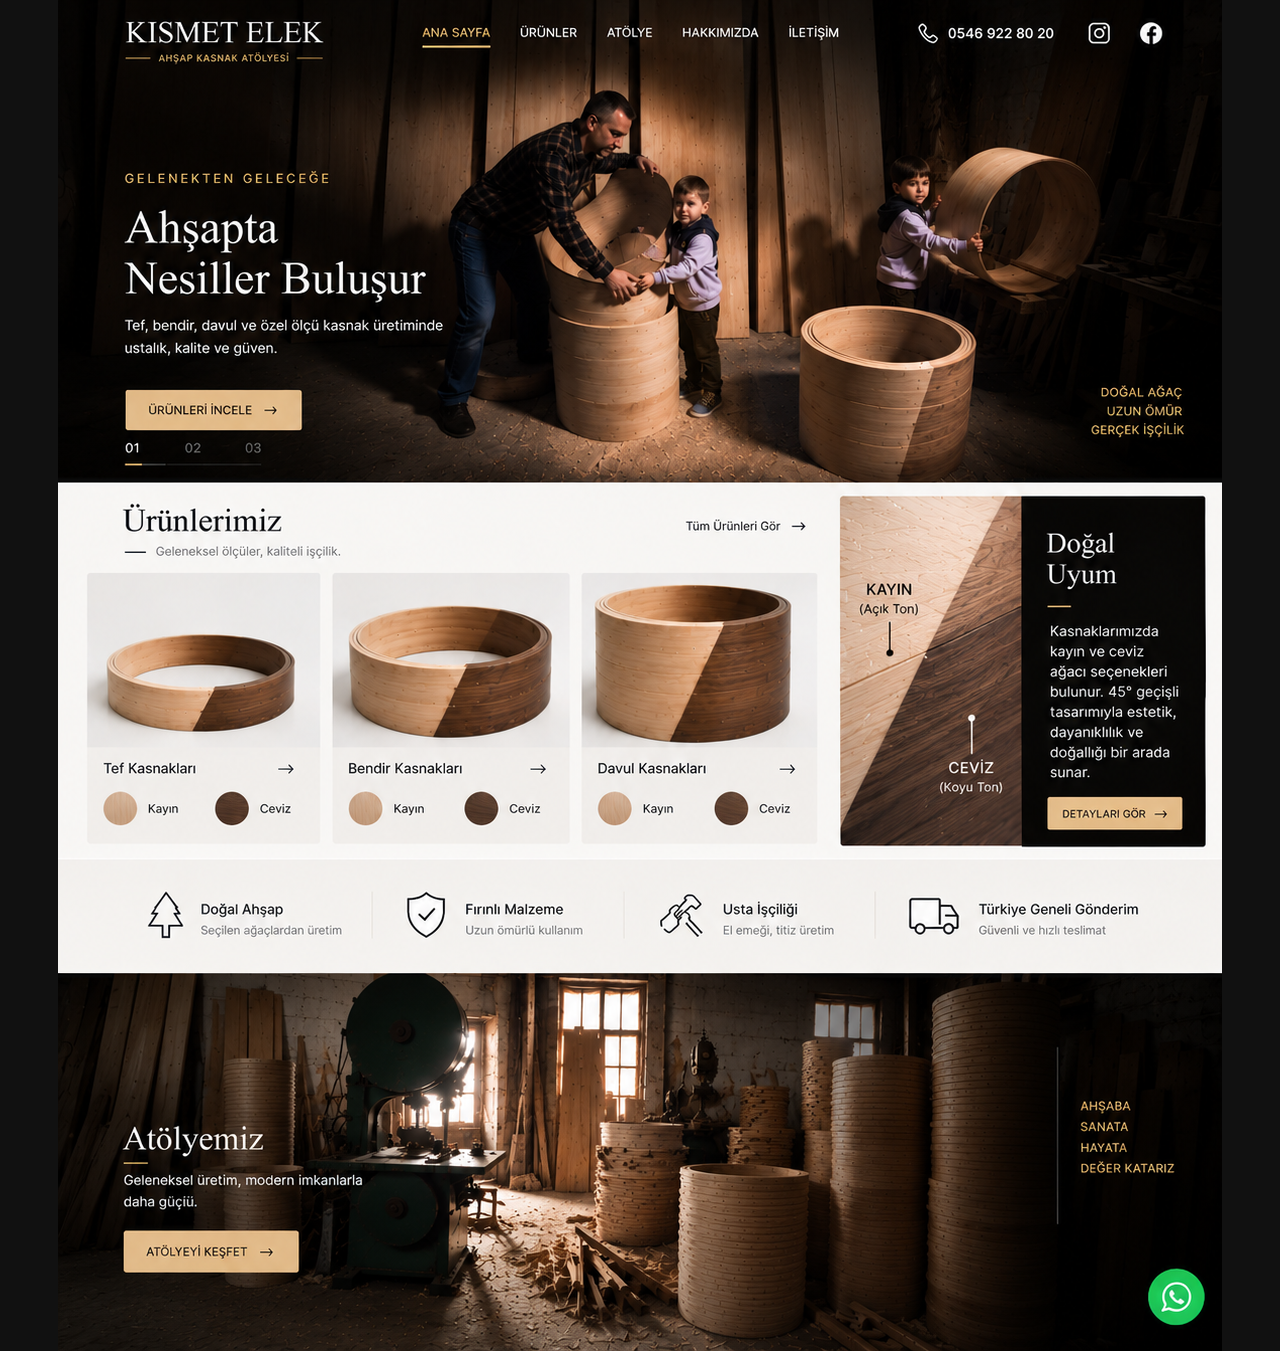
==== commit 6b2ca98e: "Add files via upload" ====
--- a/index.html
+++ b/index.html
@@ -4,126 +4,51 @@
 <meta charset="UTF-8">
 <meta name="viewport" content="width=device-width, initial-scale=1.0">
 <title>KISMET ELEK | Ahşap Kasnak Atölyesi</title>
-<meta name="description" content="Kayın ve ceviz ağacından tef, bendir, davul ve özel ölçü ahşap kasnak üretimi.">
-<link rel="stylesheet" href="style.css">
+<style>
+*{box-sizing:border-box}
+html,body{margin:0;padding:0;background:#111;min-height:100%;font-family:Arial,sans-serif}
+.page{position:relative;width:min(100vw,1164px);margin:0 auto}
+.page img{display:block;width:100%;height:auto}
+.hotspot{position:absolute;display:block;z-index:5}
+.hotspot.home{left:28%;top:1.2%;width:9%;height:5%}
+.hotspot.products{left:39%;top:1.2%;width:9%;height:5%}
+.hotspot.atelier{left:47%;top:1.2%;width:8%;height:5%}
+.hotspot.about{left:54%;top:1.2%;width:10%;height:5%}
+.hotspot.contact{left:63%;top:1.2%;width:8%;height:5%}
+.hotspot.phone{left:73%;top:1%;width:14%;height:6%}
+.hotspot.instagram{left:87%;top:1%;width:5%;height:6%}
+.hotspot.facebook{left:92%;top:1%;width:5%;height:6%}
+.hotspot.product1{left:2.5%;top:41.8%;width:19%;height:21%}
+.hotspot.product2{left:23.2%;top:41.8%;width:20%;height:21%}
+.hotspot.product3{left:44.5%;top:41.8%;width:20%;height:21%}
+.hotspot.allproducts{left:54%;top:37.5%;width:10%;height:4%}
+.hotspot.material{left:66%;top:38%;width:32%;height:24%}
+.hotspot.atelierbtn{left:5%;top:88%;width:17%;height:4%}
+.hotspot.whatsapp{right:1%;bottom:1%;width:7%;height:7%}
+@media(max-width:600px){
+  .page{width:100vw}
+  .hotspot{ /* transparent hit areas scale with the image */ }
+}
+</style>
 </head>
 <body>
-<header class="site-header">
-  <a class="brand" href="index.html">
-    <span>KISMET ELEK</span><small>AHŞAP KASNAK ATÖLYESİ</small>
-  </a>
-  <nav>
-    <a class="active" href="index.html">ANA SAYFA</a>
-    <a href="#urunler">ÜRÜNLER</a>
-    <a href="#atolye">ATÖLYE</a>
-    <a href="hakkimizda.html">HAKKIMIZDA</a>
-    <a href="iletisim.html">İLETİŞİM</a>
-  </nav>
-  <div class="header-right">
-    <a href="tel:+905469228020">0546 922 80 20</a>
-    <a href="#" aria-label="Instagram">◎</a>
-    <a href="#" aria-label="Facebook">f</a>
-  </div>
-</header>
-
-<main>
-<section class="hero">
-  <div class="hero-copy">
-    <p class="eyebrow">GELENEKTEN GELECEĞE</p>
-    <h1>Ahşapta<br><em>Nesiller Buluşur</em></h1>
-    <p class="lead">Tef, bendir, davul ve özel ölçü kasnak üretiminde ustalık, kalite ve güven.</p>
-    <a class="btn" href="#urunler">ÜRÜNLERİ İNCELE <span>→</span></a>
-    <div class="hero-features">
-      <div><b>◌</b><span>DOĞAL<br>AHŞAP</span></div>
-      <div><b>◇</b><span>SAĞLAM<br>ÜRETİM</span></div>
-      <div><b>⌁</b><span>ÖZEL ÖLÇÜ<br>İMKANI</span></div>
-    </div>
-  </div>
-  <div class="hero-photo">
-    <div class="hero-photo-overlay"></div>
-  </div>
-  <div class="hero-side">DOĞAL AĞAÇ<br>UZUN ÖMÜR<br>GERÇEK İŞÇİLİK</div>
-</section>
-
-<section id="urunler" class="products-section">
-  <div class="section-head">
-    <div><p class="eyebrow dark">ÜRETİMİMİZ</p><h2>Ürünlerimiz</h2><p>Geleneksel ölçüler, kaliteli işçilik.</p></div>
-    <span class="all-products">Tüm Ürünleri Gör →</span>
-  </div>
-
-  <div class="products-grid">
-    <article class="product-card">
-      <div class="product-visual tef"></div>
-      <div class="product-info"><span>01</span><h3>Tef Kasnakları</h3><button onclick="openProduct('Tef Kasnağı')">DETAYLAR <b>→</b></button></div>
-    </article>
-    <article class="product-card">
-      <div class="product-visual bendir"></div>
-      <div class="product-info"><span>02</span><h3>Bendir Kasnakları</h3><button onclick="openProduct('Bendir Kasnağı')">DETAYLAR <b>→</b></button></div>
-    </article>
-    <article class="product-card">
-      <div class="product-visual davul"></div>
-      <div class="product-info"><span>03</span><h3>Davul Kasnakları</h3><button onclick="openProduct('Davul Kasnağı')">DETAYLAR <b>→</b></button></div>
-    </article>
-  </div>
-
-  <div class="material-showcase">
-    <div class="material-copy">
-      <p class="eyebrow dark">AĞAÇ SEÇENEKLERİ</p>
-      <h2>Doğal<br>Malzeme</h2>
-      <p>Her kasnağı aynı üründe iki ağacı karıştırarak değil, <strong>Kayın veya Ceviz</strong> olarak ayrı ayrı üretebiliriz.</p>
-      <div class="wood-options">
-        <div class="wood beech"><span>KAYIN</span><small>Açık ton · doğal doku</small></div>
-        <div class="wood walnut"><span>CEVİZ</span><small>Koyu ton · belirgin doku</small></div>
-      </div>
-    </div>
-    <div class="angle-demo">
-      <div class="split-ring"><span>KAYIN</span><span>CEVİZ</span></div>
-      <p>45° ahşap geçişi, yalnızca iki ağaç seçeneğinin farkını görsel olarak anlatır.</p>
-    </div>
-  </div>
-
-  <div class="feature-bar">
-    <div><b>✦</b><strong>1. SINIF KALİTE</strong><small>Seçkin kayın ve ceviz</small></div>
-    <div><b>⌁</b><strong>FIRINLANMIŞ AHŞAP</strong><small>Dengeli nem, uzun ömür</small></div>
-    <div><b>⚒</b><strong>USTA İŞÇİLİĞİ</strong><small>El emeği, titiz üretim</small></div>
-    <div><b>▱</b><strong>TÜRKİYE GENELİ</strong><small>Güvenli gönderim</small></div>
-  </div>
-</section>
-
-<section id="atolye" class="atelier">
-  <div class="atelier-photo"></div>
-  <div class="atelier-copy">
-    <p class="eyebrow">ATÖLYEMİZ</p>
-    <h2>Ahşabın<br>İşlendiği Yer</h2>
-    <p>Tef, bendir, davul ve özel ölçü kasnak üretiminde yılların tecrübesi, doğallığın güvencesi.</p>
-    <a class="btn light" href="iletisim.html">ATÖLYEYİ KEŞFET →</a>
-  </div>
-</section>
-</main>
-
-<footer>
-  <div><strong>KISMET ELEK</strong><span>AHŞAP KASNAK ATÖLYESİ</span></div>
-  <div>0546 922 80 20 · ahmetkurtulan94@gmail.com</div>
-</footer>
-
-<a class="whatsapp" href="https://wa.me/905469228020" target="_blank" rel="noopener" aria-label="WhatsApp">◔</a>
-
-<div id="modal" class="modal" onclick="closeProduct(event)">
-  <div class="modal-box">
-    <button class="close" onclick="closeProduct()">×</button>
-    <p class="eyebrow dark">ÜRÜN DETAYI</p>
-    <h2 id="modal-title">Kasnak</h2>
-    <p>Ürünümüzü <strong>Kayın</strong> veya <strong>Ceviz</strong> ağacından ayrı ayrı hazırlayabiliriz.</p>
-    <div class="detail-grid">
-      <div><small>AĞAÇ</small><strong>Kayın / Ceviz</strong></div>
-      <div><small>KALİTE</small><strong>1. Sınıf</strong></div>
-      <div><small>AHŞAP</small><strong>Fırınlanmış</strong></div>
-      <div><small>İŞÇİLİK</small><strong>Usta üretimi</strong></div>
-    </div>
-    <a class="btn" href="https://wa.me/905469228020?text=Kasnak%20hakkında%20bilgi%20almak%20istiyorum." target="_blank">WHATSAPP'TAN BİLGİ AL →</a>
-  </div>
+<div class="page">
+  <img src="assets/ana-sayfa-birebir.png" alt="Kısmet Elek ana sayfa">
+  <a class="hotspot home" href="index.html" aria-label="Ana Sayfa"></a>
+  <a class="hotspot products" href="urunler.html" aria-label="Ürünler"></a>
+  <a class="hotspot atelier" href="#atolye" aria-label="Atölye"></a>
+  <a class="hotspot about" href="hakkimizda.html" aria-label="Hakkımızda"></a>
+  <a class="hotspot contact" href="iletisim.html" aria-label="İletişim"></a>
+  <a class="hotspot phone" href="tel:+905469228020" aria-label="Telefon"></a>
+  <a class="hotspot instagram" href="#" aria-label="Instagram"></a>
+  <a class="hotspot facebook" href="#" aria-label="Facebook"></a>
+  <a class="hotspot product1" href="urunler.html" aria-label="Tef Kasnakları"></a>
+  <a class="hotspot product2" href="urunler.html" aria-label="Bendir Kasnakları"></a>
+  <a class="hotspot product3" href="urunler.html" aria-label="Davul Kasnakları"></a>
+  <a class="hotspot allproducts" href="urunler.html" aria-label="Tüm Ürünleri Gör"></a>
+  <a class="hotspot material" href="urunler.html" aria-label="Kayın ve Ceviz detayları"></a>
+  <a class="hotspot atelierbtn" href="hakkimizda.html" aria-label="Atölyeyi Keşfet"></a>
+  <a class="hotspot whatsapp" href="https://wa.me/905469228020" aria-label="WhatsApp"></a>
 </div>
-
-<script src="script.js"></script>
 </body>
-</html>+</html>
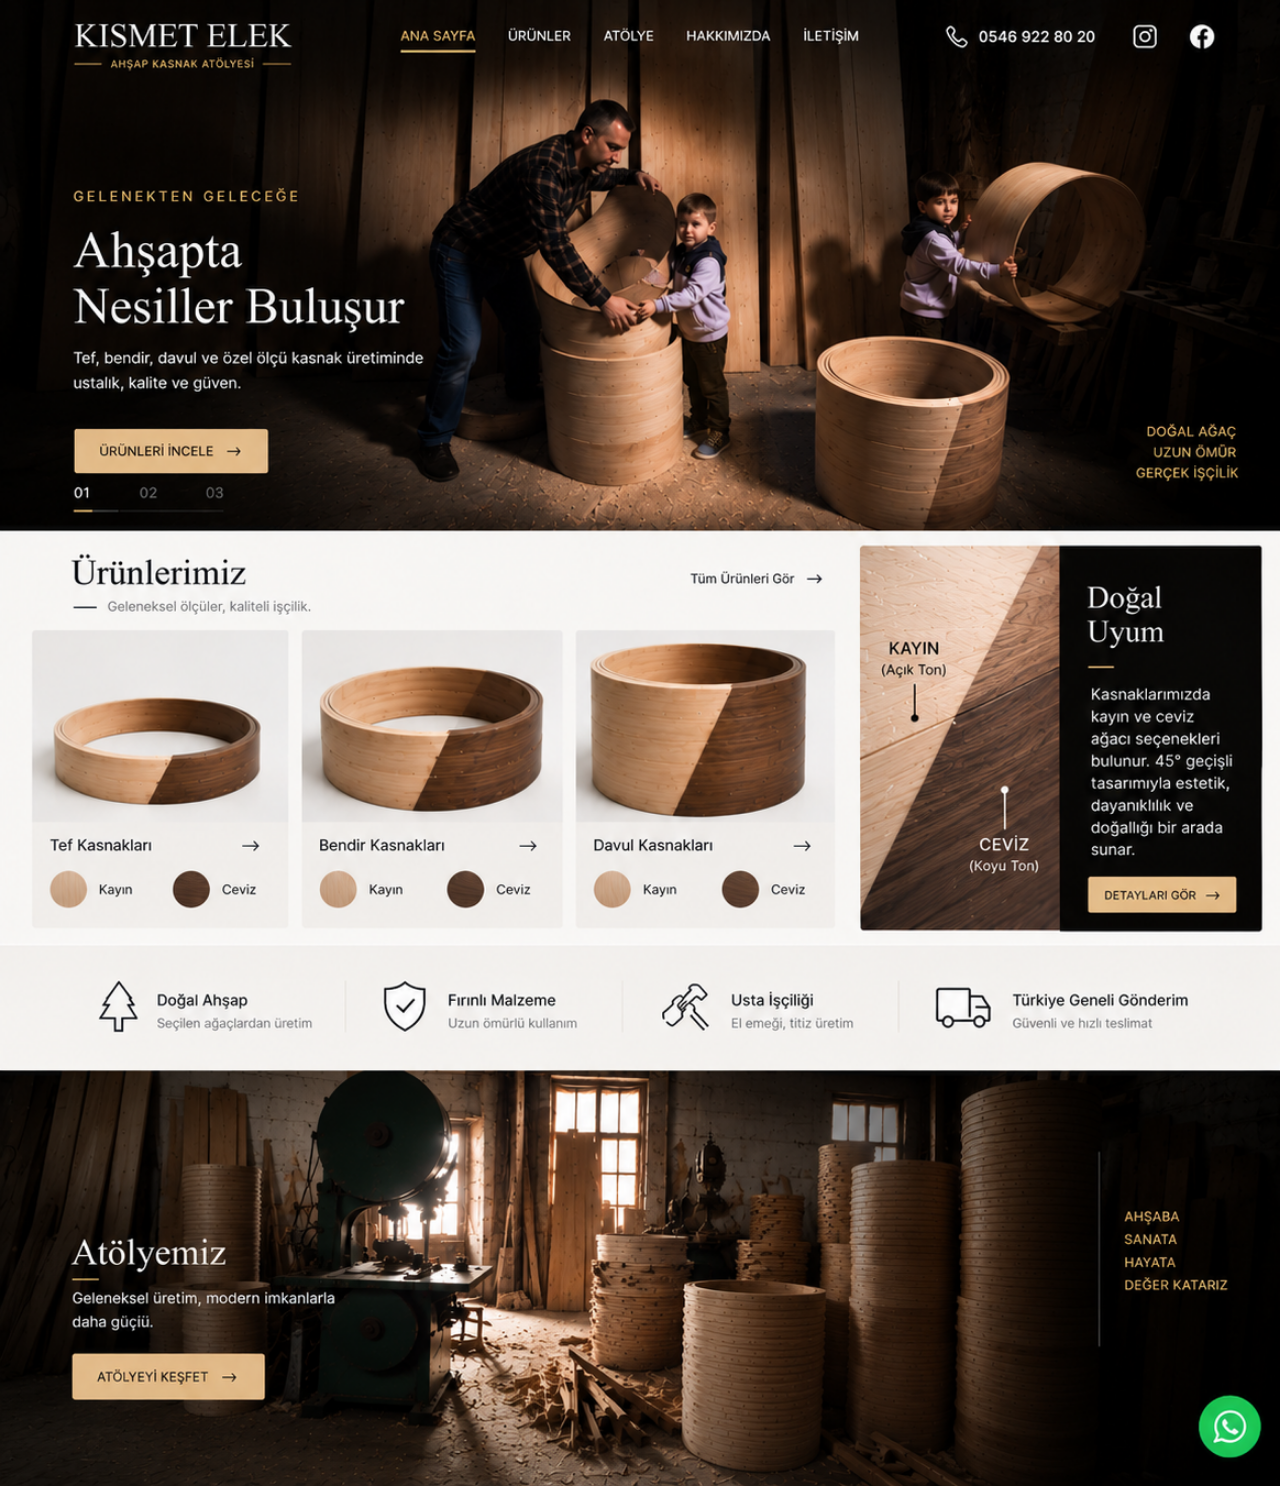
==== commit dcd9fe69: "Add files via upload" ====
--- a/index.html
+++ b/index.html
@@ -1,54 +1,62 @@
-<!DOCTYPE html>
+<!doctype html>
 <html lang="tr">
 <head>
-<meta charset="UTF-8">
-<meta name="viewport" content="width=device-width, initial-scale=1.0">
+<meta charset="utf-8">
+<meta name="viewport" content="width=device-width,initial-scale=1">
 <title>KISMET ELEK | Ahşap Kasnak Atölyesi</title>
+<meta name="description" content="Kısmet Elek ahşap kasnak atölyesi. Tef, bendir ve davul kasnakları.">
+<meta name="google-site-verification" content="JSMN0QMk11Q3IamoAx5s6ykKZd6hjL00fd0hNvatzoo">
 <style>
 *{box-sizing:border-box}
-html,body{margin:0;padding:0;background:#111;min-height:100%;font-family:Arial,sans-serif}
-.page{position:relative;width:min(100vw,1164px);margin:0 auto}
-.page img{display:block;width:100%;height:auto}
-.hotspot{position:absolute;display:block;z-index:5}
-.hotspot.home{left:28%;top:1.2%;width:9%;height:5%}
-.hotspot.products{left:39%;top:1.2%;width:9%;height:5%}
-.hotspot.atelier{left:47%;top:1.2%;width:8%;height:5%}
-.hotspot.about{left:54%;top:1.2%;width:10%;height:5%}
-.hotspot.contact{left:63%;top:1.2%;width:8%;height:5%}
-.hotspot.phone{left:73%;top:1%;width:14%;height:6%}
-.hotspot.instagram{left:87%;top:1%;width:5%;height:6%}
-.hotspot.facebook{left:92%;top:1%;width:5%;height:6%}
-.hotspot.product1{left:2.5%;top:41.8%;width:19%;height:21%}
-.hotspot.product2{left:23.2%;top:41.8%;width:20%;height:21%}
-.hotspot.product3{left:44.5%;top:41.8%;width:20%;height:21%}
-.hotspot.allproducts{left:54%;top:37.5%;width:10%;height:4%}
-.hotspot.material{left:66%;top:38%;width:32%;height:24%}
-.hotspot.atelierbtn{left:5%;top:88%;width:17%;height:4%}
-.hotspot.whatsapp{right:1%;bottom:1%;width:7%;height:7%}
+html,body{margin:0;padding:0;background:#111}
+body{font-family:Arial,sans-serif}
+.site{position:relative;width:100vw;max-width:none;margin:0;line-height:0}
+.design{display:block;width:100vw;height:auto}
+.hit{position:absolute;z-index:10;display:block;line-height:normal;border:0;background:transparent}
+.hit:hover{background:rgba(255,255,255,.035)}
+/* header */
+.home{left:28%;top:.7%;width:9%;height:5%}
+.products{left:38.5%;top:.7%;width:9%;height:5%}
+.atelier{left:47%;top:.7%;width:8%;height:5%}
+.about{left:54%;top:.7%;width:10%;height:5%}
+.contact{left:63%;top:.7%;width:8%;height:5%}
+.phone{left:72%;top:.5%;width:15%;height:6%}
+.instagram{left:87%;top:.5%;width:4.5%;height:6%}
+.facebook{left:92%;top:.5%;width:5%;height:6%}
+/* products */
+.p1{left:2.5%;top:42%;width:19%;height:20%}
+.p2{left:23.2%;top:42%;width:20%;height:20%}
+.p3{left:44.5%;top:42%;width:20%;height:20%}
+.all{left:53%;top:37.3%;width:12%;height:5%}
+.material{left:66%;top:38%;width:32%;height:24%}
+/* atelier */
+.atelierBtn{left:5%;top:88.2%;width:18%;height:5%}
+/* floating whatsapp */
+.wa{right:.5%;bottom:.5%;width:6%;height:6.5%;border-radius:50%}
+
 @media(max-width:600px){
-  .page{width:100vw}
-  .hotspot{ /* transparent hit areas scale with the image */ }
+ .site{width:100%}
 }
 </style>
 </head>
 <body>
-<div class="page">
-  <img src="assets/ana-sayfa-birebir.png" alt="Kısmet Elek ana sayfa">
-  <a class="hotspot home" href="index.html" aria-label="Ana Sayfa"></a>
-  <a class="hotspot products" href="urunler.html" aria-label="Ürünler"></a>
-  <a class="hotspot atelier" href="#atolye" aria-label="Atölye"></a>
-  <a class="hotspot about" href="hakkimizda.html" aria-label="Hakkımızda"></a>
-  <a class="hotspot contact" href="iletisim.html" aria-label="İletişim"></a>
-  <a class="hotspot phone" href="tel:+905469228020" aria-label="Telefon"></a>
-  <a class="hotspot instagram" href="#" aria-label="Instagram"></a>
-  <a class="hotspot facebook" href="#" aria-label="Facebook"></a>
-  <a class="hotspot product1" href="urunler.html" aria-label="Tef Kasnakları"></a>
-  <a class="hotspot product2" href="urunler.html" aria-label="Bendir Kasnakları"></a>
-  <a class="hotspot product3" href="urunler.html" aria-label="Davul Kasnakları"></a>
-  <a class="hotspot allproducts" href="urunler.html" aria-label="Tüm Ürünleri Gör"></a>
-  <a class="hotspot material" href="urunler.html" aria-label="Kayın ve Ceviz detayları"></a>
-  <a class="hotspot atelierbtn" href="hakkimizda.html" aria-label="Atölyeyi Keşfet"></a>
-  <a class="hotspot whatsapp" href="https://wa.me/905469228020" aria-label="WhatsApp"></a>
-</div>
+<main class="site">
+  <img class="design" src="assets/ana-sayfa-tasarim.png" alt="Kısmet Elek Ahşap Kasnak Atölyesi">
+  <a class="hit home" href="index.html" aria-label="Ana Sayfa"></a>
+  <a class="hit products" href="urunler.html" aria-label="Ürünler"></a>
+  <a class="hit atelier" href="hakkimizda.html" aria-label="Atölye"></a>
+  <a class="hit about" href="hakkimizda.html" aria-label="Hakkımızda"></a>
+  <a class="hit contact" href="iletisim.html" aria-label="İletişim"></a>
+  <a class="hit phone" href="tel:+905469228020" aria-label="0546 922 80 20"></a>
+  <a class="hit instagram" href="https://www.instagram.com/" target="_blank" rel="noopener" aria-label="Instagram"></a>
+  <a class="hit facebook" href="https://www.facebook.com/" target="_blank" rel="noopener" aria-label="Facebook"></a>
+  <a class="hit p1" href="urunler.html#tef" aria-label="Tef Kasnakları"></a>
+  <a class="hit p2" href="urunler.html#bendir" aria-label="Bendir Kasnakları"></a>
+  <a class="hit p3" href="urunler.html#davul" aria-label="Davul Kasnakları"></a>
+  <a class="hit all" href="urunler.html" aria-label="Tüm Ürünleri Gör"></a>
+  <a class="hit material" href="urunler.html#malzeme" aria-label="Kayın ve Ceviz detayları"></a>
+  <a class="hit atelierBtn" href="hakkimizda.html" aria-label="Atölyeyi Keşfet"></a>
+  <a class="hit wa" href="https://wa.me/905469228020" target="_blank" rel="noopener" aria-label="WhatsApp"></a>
+</main>
 </body>
-</html>
+</html>
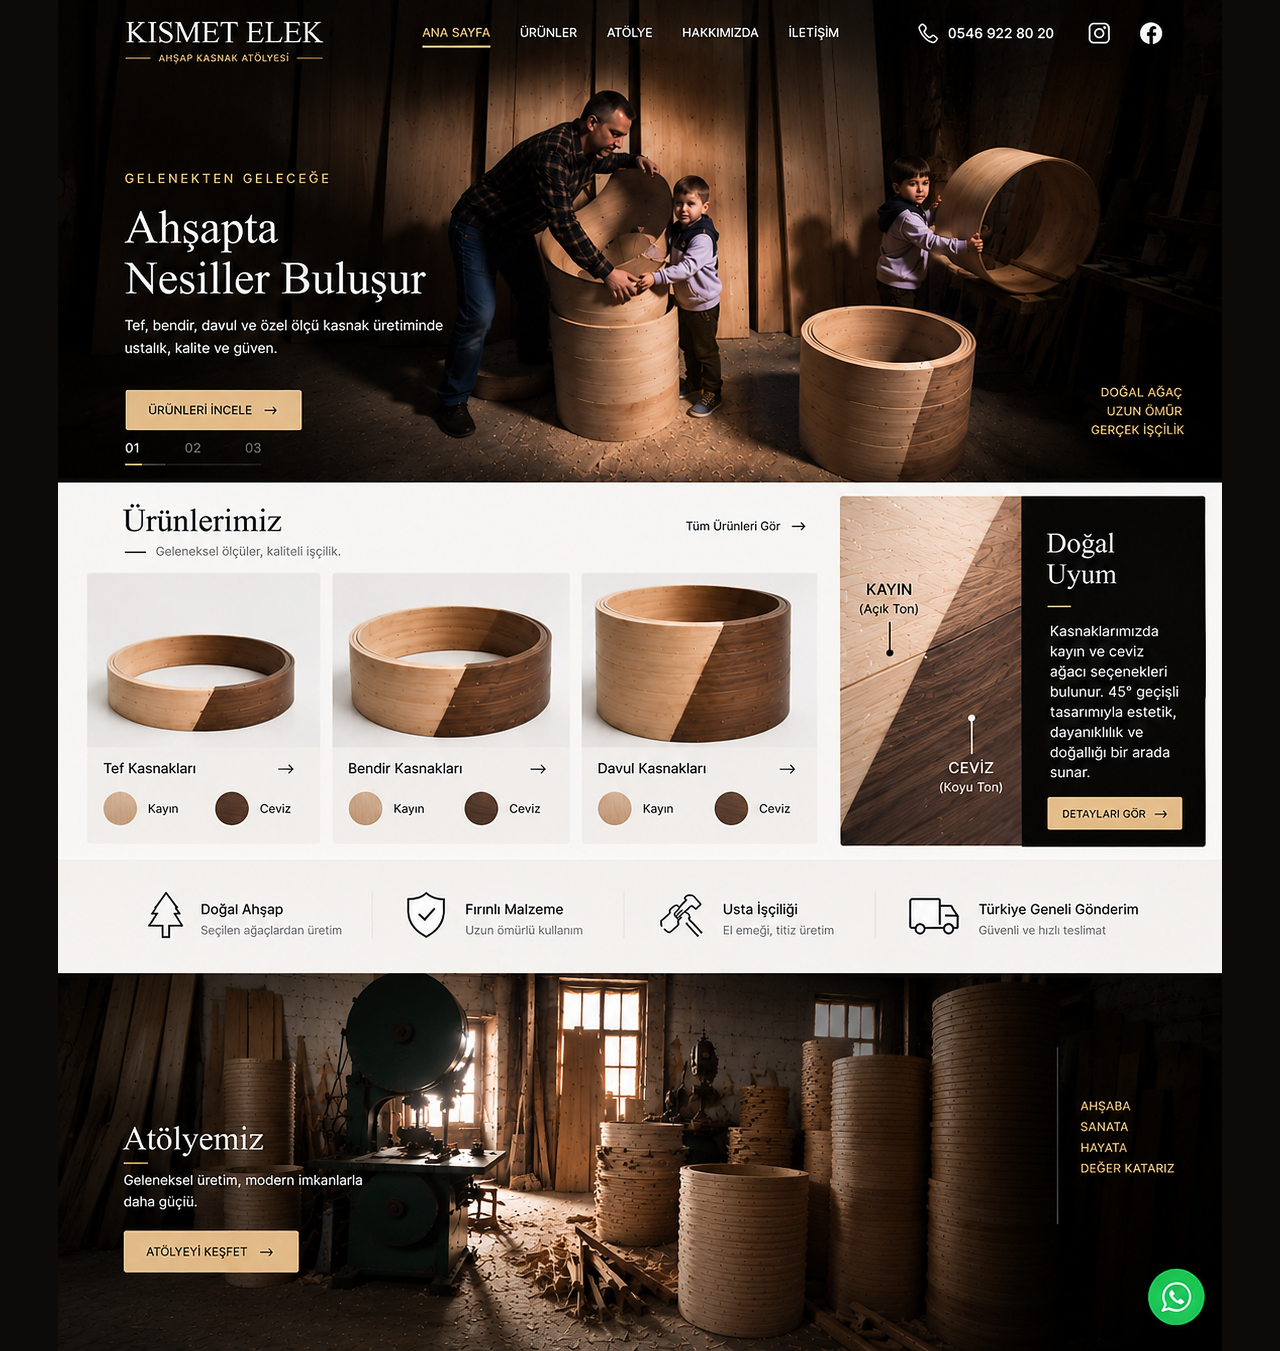
==== commit b68aa2d7: "Add files via upload" ====
--- a/index.html
+++ b/index.html
@@ -7,41 +7,20 @@
 <meta name="description" content="Kısmet Elek ahşap kasnak atölyesi. Tef, bendir ve davul kasnakları.">
 <meta name="google-site-verification" content="JSMN0QMk11Q3IamoAx5s6ykKZd6hjL00fd0hNvatzoo">
 <style>
-*{box-sizing:border-box}
-html,body{margin:0;padding:0;background:#111}
-body{font-family:Arial,sans-serif}
-.site{position:relative;width:100vw;max-width:none;margin:0;line-height:0}
-.design{display:block;width:100vw;height:auto}
-.hit{position:absolute;z-index:10;display:block;line-height:normal;border:0;background:transparent}
-.hit:hover{background:rgba(255,255,255,.035)}
-/* header */
-.home{left:28%;top:.7%;width:9%;height:5%}
-.products{left:38.5%;top:.7%;width:9%;height:5%}
-.atelier{left:47%;top:.7%;width:8%;height:5%}
-.about{left:54%;top:.7%;width:10%;height:5%}
-.contact{left:63%;top:.7%;width:8%;height:5%}
-.phone{left:72%;top:.5%;width:15%;height:6%}
-.instagram{left:87%;top:.5%;width:4.5%;height:6%}
-.facebook{left:92%;top:.5%;width:5%;height:6%}
-/* products */
-.p1{left:2.5%;top:42%;width:19%;height:20%}
-.p2{left:23.2%;top:42%;width:20%;height:20%}
-.p3{left:44.5%;top:42%;width:20%;height:20%}
-.all{left:53%;top:37.3%;width:12%;height:5%}
-.material{left:66%;top:38%;width:32%;height:24%}
-/* atelier */
-.atelierBtn{left:5%;top:88.2%;width:18%;height:5%}
-/* floating whatsapp */
-.wa{right:.5%;bottom:.5%;width:6%;height:6.5%;border-radius:50%}
-
-@media(max-width:600px){
- .site{width:100%}
-}
+*{box-sizing:border-box}html,body{margin:0;padding:0;background:#0d0b09}body{font-family:Arial,sans-serif}.site{position:relative;width:100%;max-width:1164px;margin:0 auto;line-height:0}.design{display:block;width:100%;height:auto}.hit{position:absolute;z-index:10;display:block;line-height:normal;border:0;background:transparent}.hit:hover{background:rgba(255,255,255,.035)}
+.home{left:28%;top:.7%;width:9%;height:5%}.products{left:38.5%;top:.7%;width:9%;height:5%}.atelier{left:47%;top:.7%;width:8%;height:5%}.about{left:54%;top:.7%;width:10%;height:5%}.contact{left:63%;top:.7%;width:8%;height:5%}.phone{left:72%;top:.5%;width:15%;height:6%}.instagram{left:87%;top:.5%;width:4.5%;height:6%}.facebook{left:92%;top:.5%;width:5%;height:6%}
+.p1{left:2.5%;top:42%;width:19%;height:20%}.p2{left:23.2%;top:42%;width:20%;height:20%}.p3{left:44.5%;top:42%;width:20%;height:20%}.all{left:53%;top:37.3%;width:12%;height:5%}.material{left:66%;top:38%;width:32%;height:24%}.atelierBtn{left:5%;top:88.2%;width:18%;height:5%}.wa{right:.5%;bottom:.5%;width:6%;height:6.5%;border-radius:50%}
+.wood-hover{position:absolute;z-index:11;display:block;border:0;background:transparent;cursor:pointer}.wood-hover:after{content:'';position:absolute;inset:-5px;border-radius:50%;opacity:0;transform:scale(.92);transition:.25s ease;pointer-events:none}.wood-hover:hover:after{opacity:1;transform:scale(1)}
+/* swatch positions inside each product card; hover gives a clear material cue without changing the base artwork */
+.w1k,.w1c{top:57.5%;height:4.2%;width:4.5%}.w1k{left:3.8%}.w1c{left:14.0%}.w2k,.w2c{top:57.5%;height:4.2%;width:4.5%}.w2k{left:24.5%}.w2c{left:35.0%}.w3k,.w3c{top:57.5%;height:4.2%;width:4.5%}.w3k{left:45.7%}.w3c{left:56.2%}
+.w1k:after,.w2k:after,.w3k:after{background:radial-gradient(circle at 35% 35%,#e9d3ae,#b99162 58%,#8b6848)}.w1c:after,.w2c:after,.w3c:after{background:radial-gradient(circle at 35% 35%,#6b4a35,#2b1a12 62%,#160e0a)}
+.ring-hover{position:absolute;z-index:9;opacity:0;pointer-events:none;transition:.22s ease;transform:scale(.96)}.ring1{left:5%;top:39%;width:17%;height:10%}.ring2{left:26%;top:39%;width:17%;height:10%}.ring3{left:47%;top:38%;width:16%;height:13%}.ring-hover.kayin{border:16px solid #c49a69;border-radius:50%;background:repeating-linear-gradient(90deg,#d9bb8d 0 4px,#b68a5a 4px 7px);box-shadow:inset 0 0 0 2px rgba(255,255,255,.35),0 8px 16px rgba(30,18,10,.2)}.ring-hover.ceviz{border:16px solid #4a2b1d;border-radius:50%;background:repeating-linear-gradient(90deg,#704b36 0 4px,#352015 4px 7px);box-shadow:inset 0 0 0 2px rgba(255,255,255,.15),0 8px 16px rgba(30,18,10,.28)}.site:has(.w1k:hover) .ring1k,.site:has(.w2k:hover) .ring2k,.site:has(.w3k:hover) .ring3k,.site:has(.w1c:hover) .ring1c,.site:has(.w2c:hover) .ring2c,.site:has(.w3c:hover) .ring3c{opacity:1;transform:scale(1)}.wood-tip{position:absolute;z-index:12;left:0;right:0;top:61.3%;text-align:center;font:600 10px/1.2 Arial,sans-serif;letter-spacing:.7px;color:#6c5946;opacity:0;pointer-events:none;transition:.2s}.site:has(.w1k:hover) .tip1k,.site:has(.w1c:hover) .tip1c,.site:has(.w2k:hover) .tip2k,.site:has(.w2c:hover) .tip2c,.site:has(.w3k:hover) .tip3k,.site:has(.w3c:hover) .tip3c{opacity:1}
+@media(max-width:700px){.site{width:100%}.wood-tip{font-size:8px}}
 </style>
 </head>
 <body>
 <main class="site">
-  <img class="design" src="assets/ana-sayfa-tasarim.png" alt="Kısmet Elek Ahşap Kasnak Atölyesi">
+  <img class="design" src="assets/ana-sayfa-tasarim-hd.jpg" alt="Kısmet Elek Ahşap Kasnak Atölyesi">
   <a class="hit home" href="index.html" aria-label="Ana Sayfa"></a>
   <a class="hit products" href="urunler.html" aria-label="Ürünler"></a>
   <a class="hit atelier" href="hakkimizda.html" aria-label="Atölye"></a>
@@ -57,6 +36,15 @@
   <a class="hit material" href="urunler.html#malzeme" aria-label="Kayın ve Ceviz detayları"></a>
   <a class="hit atelierBtn" href="hakkimizda.html" aria-label="Atölyeyi Keşfet"></a>
   <a class="hit wa" href="https://wa.me/905469228020" target="_blank" rel="noopener" aria-label="WhatsApp"></a>
+  <span class="ring-hover kayin ring1 ring1k"></span><span class="ring-hover ceviz ring1 ring1c"></span>
+  <span class="ring-hover kayin ring2 ring2k"></span><span class="ring-hover ceviz ring2 ring2c"></span>
+  <span class="ring-hover kayin ring3 ring3k"></span><span class="ring-hover ceviz ring3 ring3c"></span>
+  <span class="wood-hover w1k" aria-label="Tef kayın üzerinde göster"></span><span class="wood-hover w1c" aria-label="Tef ceviz üzerinde göster"></span>
+  <span class="wood-hover w2k" aria-label="Bendir kayın üzerinde göster"></span><span class="wood-hover w2c" aria-label="Bendir ceviz üzerinde göster"></span>
+  <span class="wood-hover w3k" aria-label="Davul kayın üzerinde göster"></span><span class="wood-hover w3c" aria-label="Davul ceviz üzerinde göster"></span>
+  <span class="wood-tip tip1k">KAYIN · AÇIK TON</span><span class="wood-tip tip1c">CEVİZ · KOYU TON</span>
+  <span class="wood-tip tip2k">KAYIN · AÇIK TON</span><span class="wood-tip tip2c">CEVİZ · KOYU TON</span>
+  <span class="wood-tip tip3k">KAYIN · AÇIK TON</span><span class="wood-tip tip3c">CEVİZ · KOYU TON</span>
 </main>
 </body>
 </html>
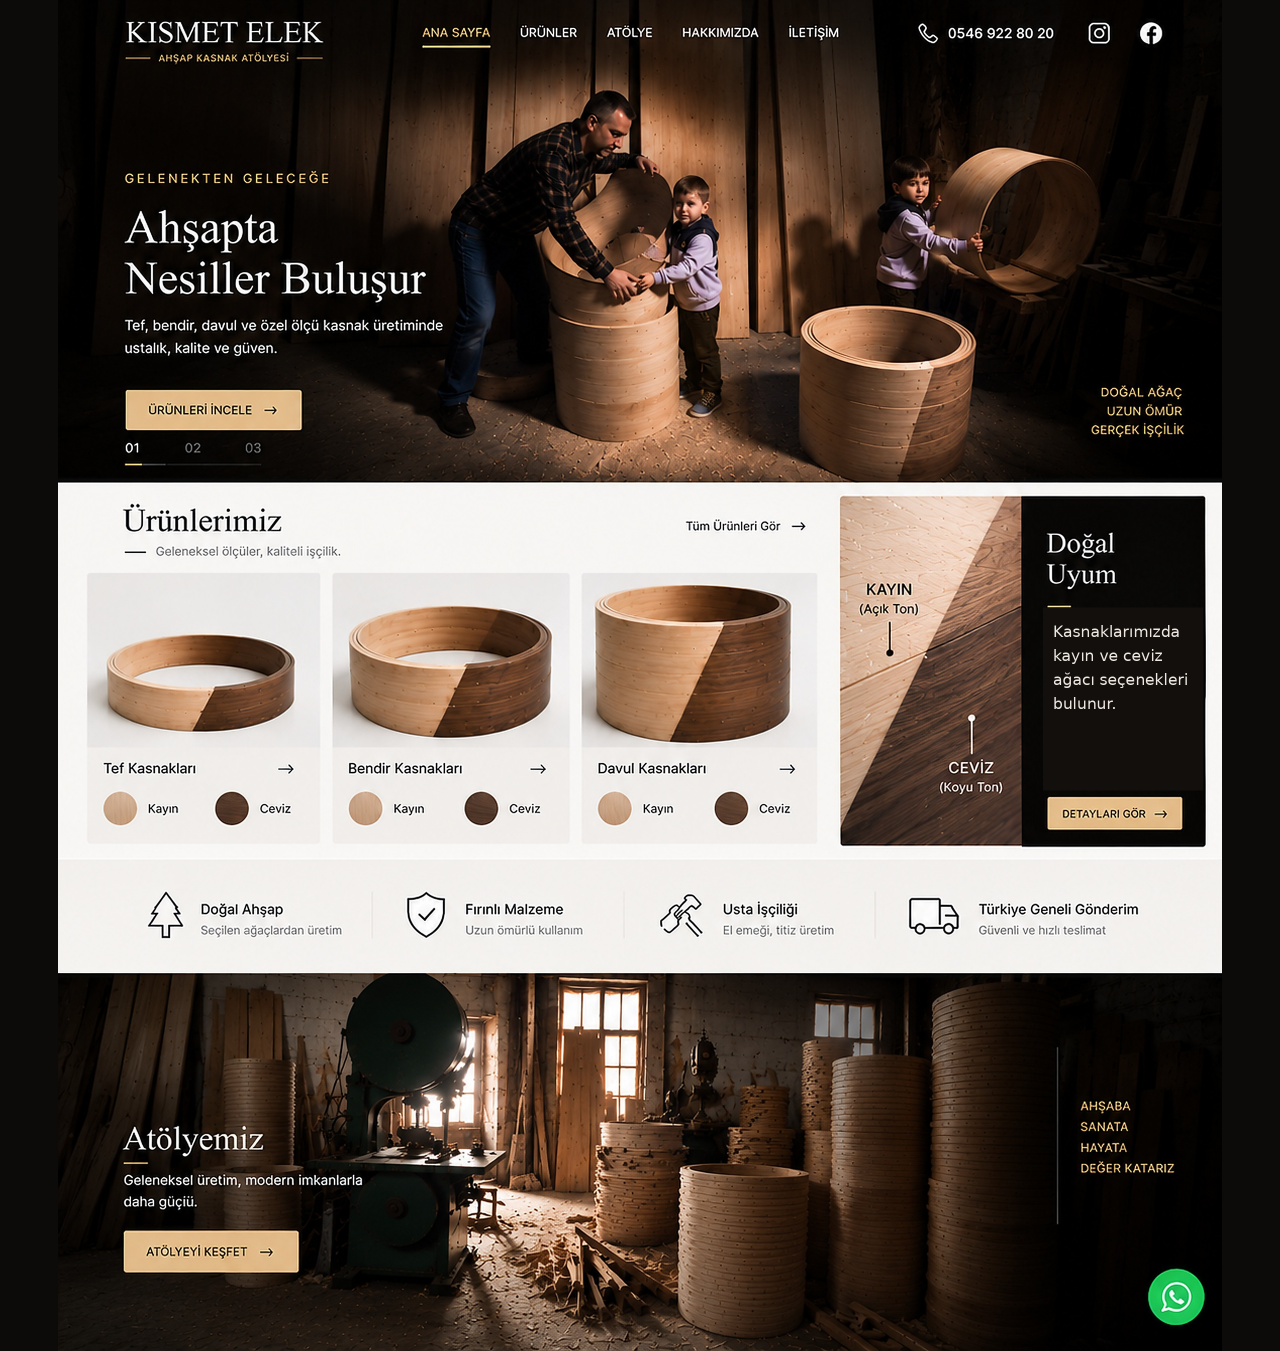
==== commit 1d88fee6: "Add files via upload" ====
--- a/index.html
+++ b/index.html
@@ -18,7 +18,7 @@
 @media(max-width:700px){.site{width:100%}.wood-tip{font-size:8px}}
 </style>
 </head>
-<body>
+<body class="home-page">
 <main class="site">
   <img class="design" src="assets/ana-sayfa-tasarim-hd.jpg" alt="Kısmet Elek Ahşap Kasnak Atölyesi">
   <a class="hit home" href="index.html" aria-label="Ana Sayfa"></a>
@@ -39,12 +39,10 @@
   <span class="ring-hover kayin ring1 ring1k"></span><span class="ring-hover ceviz ring1 ring1c"></span>
   <span class="ring-hover kayin ring2 ring2k"></span><span class="ring-hover ceviz ring2 ring2c"></span>
   <span class="ring-hover kayin ring3 ring3k"></span><span class="ring-hover ceviz ring3 ring3c"></span>
-  <span class="wood-hover w1k" aria-label="Tef kayın üzerinde göster"></span><span class="wood-hover w1c" aria-label="Tef ceviz üzerinde göster"></span>
-  <span class="wood-hover w2k" aria-label="Bendir kayın üzerinde göster"></span><span class="wood-hover w2c" aria-label="Bendir ceviz üzerinde göster"></span>
-  <span class="wood-hover w3k" aria-label="Davul kayın üzerinde göster"></span><span class="wood-hover w3c" aria-label="Davul ceviz üzerinde göster"></span>
-  <span class="wood-tip tip1k">KAYIN · AÇIK TON</span><span class="wood-tip tip1c">CEVİZ · KOYU TON</span>
-  <span class="wood-tip tip2k">KAYIN · AÇIK TON</span><span class="wood-tip tip2c">CEVİZ · KOYU TON</span>
-  <span class="wood-tip tip3k">KAYIN · AÇIK TON</span><span class="wood-tip tip3c">CEVİZ · KOYU TON</span>
+  <span class="wood-hover w1k" aria-label="Tef kayın"></span><span class="wood-hover w1c" aria-label="Tef ceviz"></span>
+  <span class="wood-hover w2k" aria-label="Bendir kayın"></span><span class="wood-hover w2c" aria-label="Bendir ceviz"></span>
+  <span class="wood-hover w3k" aria-label="Davul kayın"></span><span class="wood-hover w3c" aria-label="Davul ceviz"></span>
+  
 </main>
 </body>
 </html>
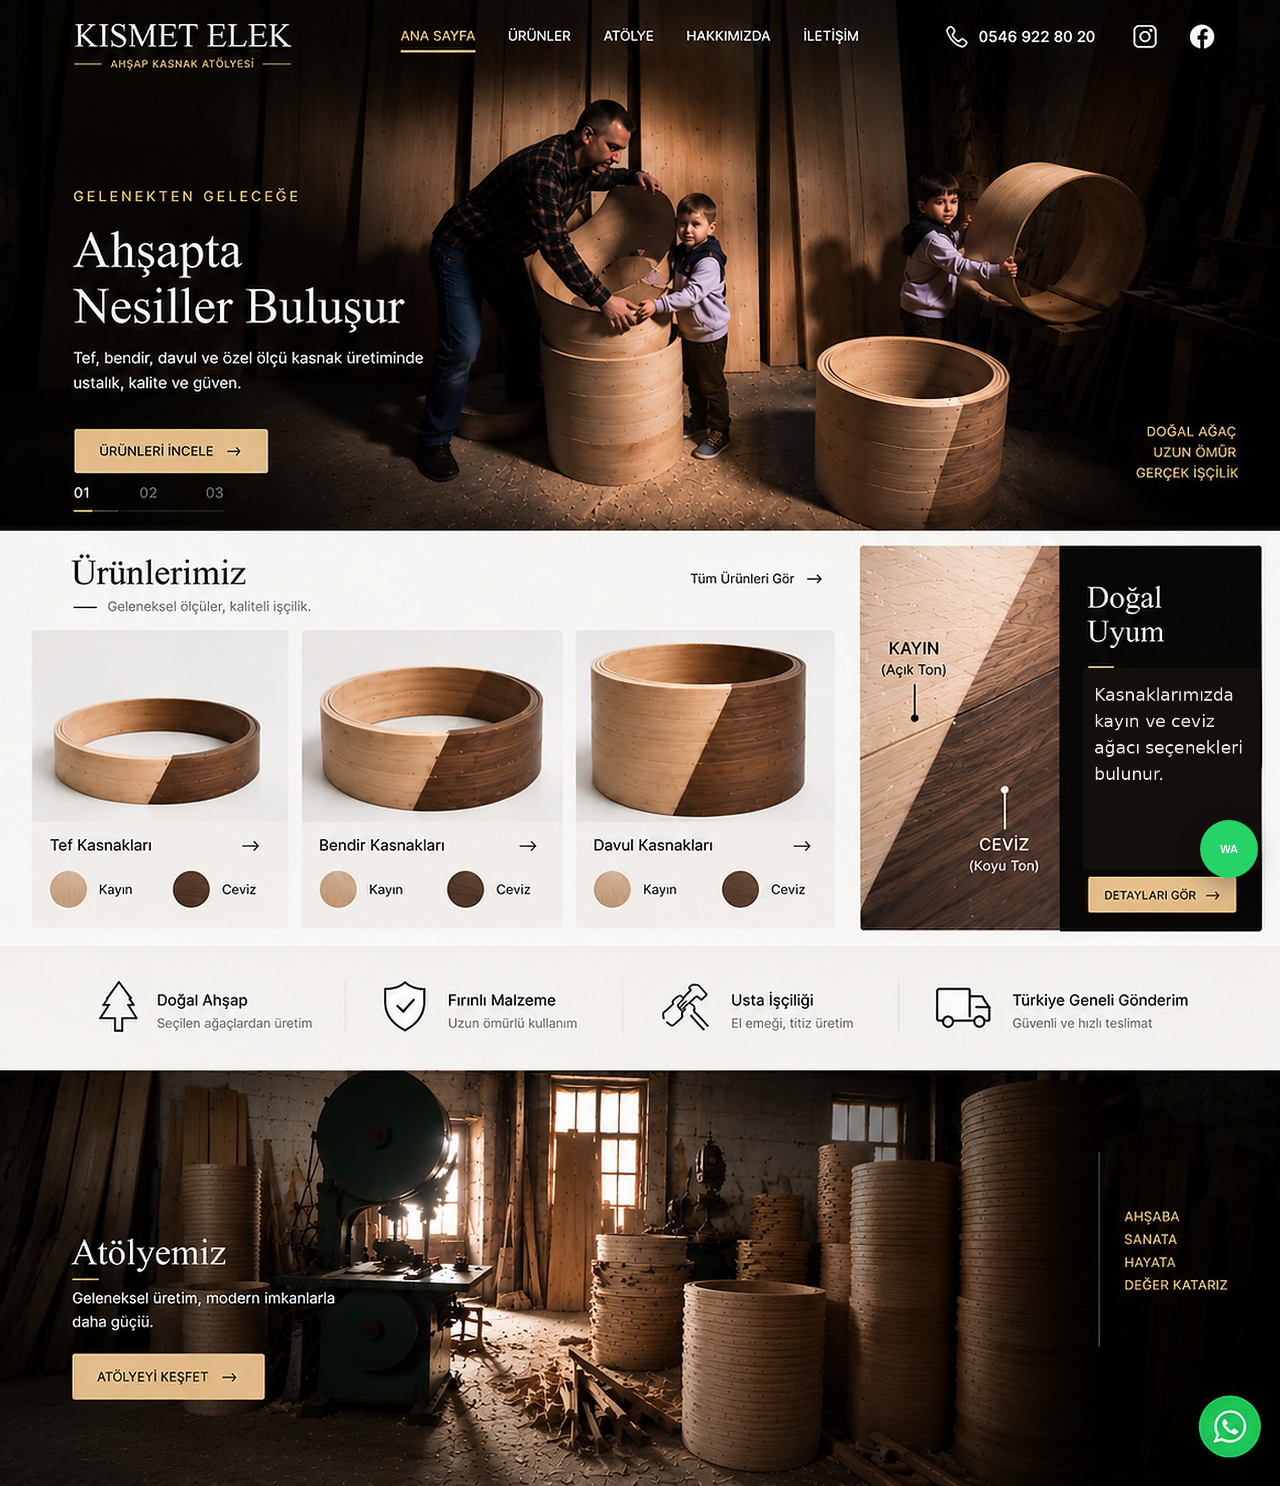
==== commit 82b7dae5: "Add files via upload" ====
--- a/index.html
+++ b/index.html
@@ -7,42 +7,57 @@
 <meta name="description" content="Kısmet Elek ahşap kasnak atölyesi. Tef, bendir ve davul kasnakları.">
 <meta name="google-site-verification" content="JSMN0QMk11Q3IamoAx5s6ykKZd6hjL00fd0hNvatzoo">
 <style>
-*{box-sizing:border-box}html,body{margin:0;padding:0;background:#0d0b09}body{font-family:Arial,sans-serif}.site{position:relative;width:100%;max-width:1164px;margin:0 auto;line-height:0}.design{display:block;width:100%;height:auto}.hit{position:absolute;z-index:10;display:block;line-height:normal;border:0;background:transparent}.hit:hover{background:rgba(255,255,255,.035)}
-.home{left:28%;top:.7%;width:9%;height:5%}.products{left:38.5%;top:.7%;width:9%;height:5%}.atelier{left:47%;top:.7%;width:8%;height:5%}.about{left:54%;top:.7%;width:10%;height:5%}.contact{left:63%;top:.7%;width:8%;height:5%}.phone{left:72%;top:.5%;width:15%;height:6%}.instagram{left:87%;top:.5%;width:4.5%;height:6%}.facebook{left:92%;top:.5%;width:5%;height:6%}
-.p1{left:2.5%;top:42%;width:19%;height:20%}.p2{left:23.2%;top:42%;width:20%;height:20%}.p3{left:44.5%;top:42%;width:20%;height:20%}.all{left:53%;top:37.3%;width:12%;height:5%}.material{left:66%;top:38%;width:32%;height:24%}.atelierBtn{left:5%;top:88.2%;width:18%;height:5%}.wa{right:.5%;bottom:.5%;width:6%;height:6.5%;border-radius:50%}
-.wood-hover{position:absolute;z-index:11;display:block;border:0;background:transparent;cursor:pointer}.wood-hover:after{content:'';position:absolute;inset:-5px;border-radius:50%;opacity:0;transform:scale(.92);transition:.25s ease;pointer-events:none}.wood-hover:hover:after{opacity:1;transform:scale(1)}
-/* swatch positions inside each product card; hover gives a clear material cue without changing the base artwork */
-.w1k,.w1c{top:57.5%;height:4.2%;width:4.5%}.w1k{left:3.8%}.w1c{left:14.0%}.w2k,.w2c{top:57.5%;height:4.2%;width:4.5%}.w2k{left:24.5%}.w2c{left:35.0%}.w3k,.w3c{top:57.5%;height:4.2%;width:4.5%}.w3k{left:45.7%}.w3c{left:56.2%}
-.w1k:after,.w2k:after,.w3k:after{background:radial-gradient(circle at 35% 35%,#e9d3ae,#b99162 58%,#8b6848)}.w1c:after,.w2c:after,.w3c:after{background:radial-gradient(circle at 35% 35%,#6b4a35,#2b1a12 62%,#160e0a)}
-.ring-hover{position:absolute;z-index:9;opacity:0;pointer-events:none;transition:.22s ease;transform:scale(.96)}.ring1{left:5%;top:39%;width:17%;height:10%}.ring2{left:26%;top:39%;width:17%;height:10%}.ring3{left:47%;top:38%;width:16%;height:13%}.ring-hover.kayin{border:16px solid #c49a69;border-radius:50%;background:repeating-linear-gradient(90deg,#d9bb8d 0 4px,#b68a5a 4px 7px);box-shadow:inset 0 0 0 2px rgba(255,255,255,.35),0 8px 16px rgba(30,18,10,.2)}.ring-hover.ceviz{border:16px solid #4a2b1d;border-radius:50%;background:repeating-linear-gradient(90deg,#704b36 0 4px,#352015 4px 7px);box-shadow:inset 0 0 0 2px rgba(255,255,255,.15),0 8px 16px rgba(30,18,10,.28)}.site:has(.w1k:hover) .ring1k,.site:has(.w2k:hover) .ring2k,.site:has(.w3k:hover) .ring3k,.site:has(.w1c:hover) .ring1c,.site:has(.w2c:hover) .ring2c,.site:has(.w3c:hover) .ring3c{opacity:1;transform:scale(1)}.wood-tip{position:absolute;z-index:12;left:0;right:0;top:61.3%;text-align:center;font:600 10px/1.2 Arial,sans-serif;letter-spacing:.7px;color:#6c5946;opacity:0;pointer-events:none;transition:.2s}.site:has(.w1k:hover) .tip1k,.site:has(.w1c:hover) .tip1c,.site:has(.w2k:hover) .tip2k,.site:has(.w2c:hover) .tip2c,.site:has(.w3k:hover) .tip3k,.site:has(.w3c:hover) .tip3c{opacity:1}
-@media(max-width:700px){.site{width:100%}.wood-tip{font-size:8px}}
+*{box-sizing:border-box}
+html,body{margin:0;padding:0;width:100%;min-height:100%;background:#0d0b09;overflow-x:hidden}
+body{font-family:Arial,sans-serif}
+.site{position:relative;width:100vw;max-width:none;margin:0;line-height:0}
+.design{display:block;width:100vw;height:auto;max-width:none;margin:0}
+.hit,.wood-hot,.step-hot{position:absolute;display:block;border:0;background:transparent;cursor:pointer;z-index:30}
+.hit:hover,.wood-hot:hover,.step-hot:hover{background:rgba(255,255,255,.025)}
+/* top navigation */
+.home{left:37.0%;top:.8%;width:7.2%;height:4.5%}.products{left:42.0%;top:.8%;width:7.3%;height:4.5%}.atelier{left:47.0%;top:.8%;width:6.8%;height:4.5%}.about{left:51.7%;top:.8%;width:8.0%;height:4.5%}.contact{left:57.2%;top:.8%;width:7.0%;height:4.5%}
+.phone{left:69.0%;top:.7%;width:13.0%;height:5.0%}.instagram{left:83.0%;top:.6%;width:4.5%;height:5.5%}.facebook{left:88.3%;top:.6%;width:4.8%;height:5.5%}
+/* product cards */
+.p1{left:1.2%;top:39.5%;width:21.2%;height:22.0%}.p2{left:22.9%;top:39.5%;width:21.4%;height:22.0%}.p3{left:44.6%;top:39.5%;width:21.0%;height:22.0%}.all{left:54.0%;top:35.5%;width:10.0%;height:4.8%}
+.material{left:65.7%;top:34.0%;width:33.5%;height:28.0%}
+.atelierBtn{left:5.0%;top:88.0%;width:18%;height:5%}
+/* material hover zones are exactly the existing labels in the right panel */
+.material-kayin{left:67.0%;top:38.0%;width:10.5%;height:8.0%}.material-ceviz{left:66.8%;top:48.0%;width:12.0%;height:10.0%}
+/* 01 / 02 / 03 are real navigation controls */
+.step1{left:21.3%;top:48.2%;width:3.2%;height:3.5%}.step2{left:25.0%;top:48.2%;width:3.2%;height:3.5%}.step3{left:28.8%;top:48.2%;width:3.2%;height:3.5%}
+/* floating WhatsApp always visible */
+.wa-fixed{position:fixed;right:22px;bottom:22px;width:58px;height:58px;border-radius:50%;display:grid;place-items:center;background:#25D366;color:#fff;text-decoration:none;font:700 11px/1 Arial,sans-serif;z-index:99999;box-shadow:0 8px 25px rgba(0,0,0,.28)}
+.wa-fixed::before{content:'WhatsApp';position:absolute;white-space:nowrap;right:68px;background:#fff;color:#222;padding:8px 11px;border-radius:8px;font:600 11px Arial;opacity:0;transform:translateX(5px);transition:.2s;pointer-events:none;box-shadow:0 4px 14px rgba(0,0,0,.15)}
+.wa-fixed:hover::before{opacity:1;transform:none}
+/* same existing kasnak location: only an image patch is revealed; no second ring is added */
+.ring-state{position:absolute;z-index:25;display:none;pointer-events:none;object-fit:contain}
+.wood-hot:hover~.ring-state{display:block}
+.r1k{left:4.29553%;top:43.67135%;width:22.33677%;height:13.32346%}
+.r1c{left:4.29553%;top:43.67135%;width:22.33677%;height:13.32346%}
+.r2k{left:27.92096%;top:42.93116%;width:21.90722%;height:12.95337%}
+.r2c{left:27.92096%;top:42.93116%;width:21.90722%;height:12.95337%}
+.r3k{left:48.96907%;top:41.82087%;width:21.90722%;height:13.69356%}
+.r3c{left:48.96907%;top:41.82087%;width:21.90722%;height:13.69356%}
+.site:has(.w1k:hover) .r1k,.site:has(.w1c:hover) .r1c,.site:has(.w2k:hover) .r2k,.site:has(.w2c:hover) .r2c,.site:has(.w3k:hover) .r3k,.site:has(.w3c:hover) .r3c{display:block}
+.w1k{left:4.0%;top:54.0%;width:5.5%;height:5.2%}.w1c{left:14.1%;top:54.0%;width:5.5%;height:5.2%}
+.w2k{left:25.5%;top:54.0%;width:5.5%;height:5.2%}.w2c{left:35.8%;top:54.0%;width:5.5%;height:5.2%}
+.w3k{left:47.0%;top:54.0%;width:5.5%;height:5.2%}.w3c{left:57.2%;top:54.0%;width:5.5%;height:5.2%}
+@media(max-width:700px){.wa-fixed{right:14px;bottom:14px;width:52px;height:52px}}
 </style>
 </head>
-<body class="home-page">
+<body>
 <main class="site">
-  <img class="design" src="assets/ana-sayfa-tasarim-hd.jpg" alt="Kısmet Elek Ahşap Kasnak Atölyesi">
-  <a class="hit home" href="index.html" aria-label="Ana Sayfa"></a>
-  <a class="hit products" href="urunler.html" aria-label="Ürünler"></a>
-  <a class="hit atelier" href="hakkimizda.html" aria-label="Atölye"></a>
-  <a class="hit about" href="hakkimizda.html" aria-label="Hakkımızda"></a>
-  <a class="hit contact" href="iletisim.html" aria-label="İletişim"></a>
-  <a class="hit phone" href="tel:+905469228020" aria-label="0546 922 80 20"></a>
-  <a class="hit instagram" href="https://www.instagram.com/" target="_blank" rel="noopener" aria-label="Instagram"></a>
-  <a class="hit facebook" href="https://www.facebook.com/" target="_blank" rel="noopener" aria-label="Facebook"></a>
-  <a class="hit p1" href="urunler.html#tef" aria-label="Tef Kasnakları"></a>
-  <a class="hit p2" href="urunler.html#bendir" aria-label="Bendir Kasnakları"></a>
-  <a class="hit p3" href="urunler.html#davul" aria-label="Davul Kasnakları"></a>
-  <a class="hit all" href="urunler.html" aria-label="Tüm Ürünleri Gör"></a>
-  <a class="hit material" href="urunler.html#malzeme" aria-label="Kayın ve Ceviz detayları"></a>
-  <a class="hit atelierBtn" href="hakkimizda.html" aria-label="Atölyeyi Keşfet"></a>
-  <a class="hit wa" href="https://wa.me/905469228020" target="_blank" rel="noopener" aria-label="WhatsApp"></a>
-  <span class="ring-hover kayin ring1 ring1k"></span><span class="ring-hover ceviz ring1 ring1c"></span>
-  <span class="ring-hover kayin ring2 ring2k"></span><span class="ring-hover ceviz ring2 ring2c"></span>
-  <span class="ring-hover kayin ring3 ring3k"></span><span class="ring-hover ceviz ring3 ring3c"></span>
-  <span class="wood-hover w1k" aria-label="Tef kayın"></span><span class="wood-hover w1c" aria-label="Tef ceviz"></span>
-  <span class="wood-hover w2k" aria-label="Bendir kayın"></span><span class="wood-hover w2c" aria-label="Bendir ceviz"></span>
-  <span class="wood-hover w3k" aria-label="Davul kayın"></span><span class="wood-hover w3c" aria-label="Davul ceviz"></span>
-  
+<img class="design" src="assets/ana-sayfa-tasarim-hd.jpg" alt="Kısmet Elek Ahşap Kasnak Atölyesi">
+<a class="hit home" href="index.html" aria-label="Ana Sayfa"></a><a class="hit products" href="urunler.html" aria-label="Ürünler"></a><a class="hit atelier" href="hakkimizda.html#atolye" aria-label="Atölye"></a><a class="hit about" href="hakkimizda.html" aria-label="Hakkımızda"></a><a class="hit contact" href="iletisim.html" aria-label="İletişim"></a>
+<a class="hit phone" href="tel:+905469228020" aria-label="0546 922 80 20"></a><a class="hit instagram" href="https://www.instagram.com/" target="_blank" rel="noopener" aria-label="Instagram"></a><a class="hit facebook" href="https://www.facebook.com/" target="_blank" rel="noopener" aria-label="Facebook"></a>
+<a class="hit p1" href="urunler.html#tef" aria-label="Tef Kasnakları"></a><a class="hit p2" href="urunler.html#bendir" aria-label="Bendir Kasnakları"></a><a class="hit p3" href="urunler.html#davul" aria-label="Davul Kasnakları"></a><a class="hit all" href="urunler.html" aria-label="Tüm Ürünleri Gör"></a>
+<a class="hit material" href="urunler.html#malzeme" aria-label="Kayın ve Ceviz"></a><a class="hit atelierBtn" href="hakkimizda.html#atolye" aria-label="Atölyeyi Keşfet"></a>
+<a class="step-hot step1" href="urunler.html#tef" aria-label="Tef"></a><a class="step-hot step2" href="urunler.html#bendir" aria-label="Bendir"></a><a class="step-hot step3" href="urunler.html#davul" aria-label="Davul"></a>
+<a class="wood-hot w1k" href="urunler.html#tef-kayin" aria-label="Tef Kayın"></a><a class="wood-hot w1c" href="urunler.html#tef-ceviz" aria-label="Tef Ceviz"></a>
+<a class="wood-hot w2k" href="urunler.html#bendir-kayin" aria-label="Bendir Kayın"></a><a class="wood-hot w2c" href="urunler.html#bendir-ceviz" aria-label="Bendir Ceviz"></a>
+<a class="wood-hot w3k" href="urunler.html#davul-kayin" aria-label="Davul Kayın"></a><a class="wood-hot w3c" href="urunler.html#davul-ceviz" aria-label="Davul Ceviz"></a>
+<img class="ring-state r1k" src="assets/wood_states/ring1-kayin.png" alt=""><img class="ring-state r1c" src="assets/wood_states/ring1-ceviz.png" alt=""><img class="ring-state r2k" src="assets/wood_states/ring2-kayin.png" alt=""><img class="ring-state r2c" src="assets/wood_states/ring2-ceviz.png" alt=""><img class="ring-state r3k" src="assets/wood_states/ring3-kayin.png" alt=""><img class="ring-state r3c" src="assets/wood_states/ring3-ceviz.png" alt="">
+<a class="material-kayin" href="urunler.html#kayın" aria-label="Kayın ağacı"></a><a class="material-ceviz" href="urunler.html#ceviz" aria-label="Ceviz ağacı"></a>
 </main>
-</body>
-</html>+<a class="wa-fixed" href="https://wa.me/905469228020" target="_blank" rel="noopener" aria-label="WhatsApp">WA</a>
+</body></html>
